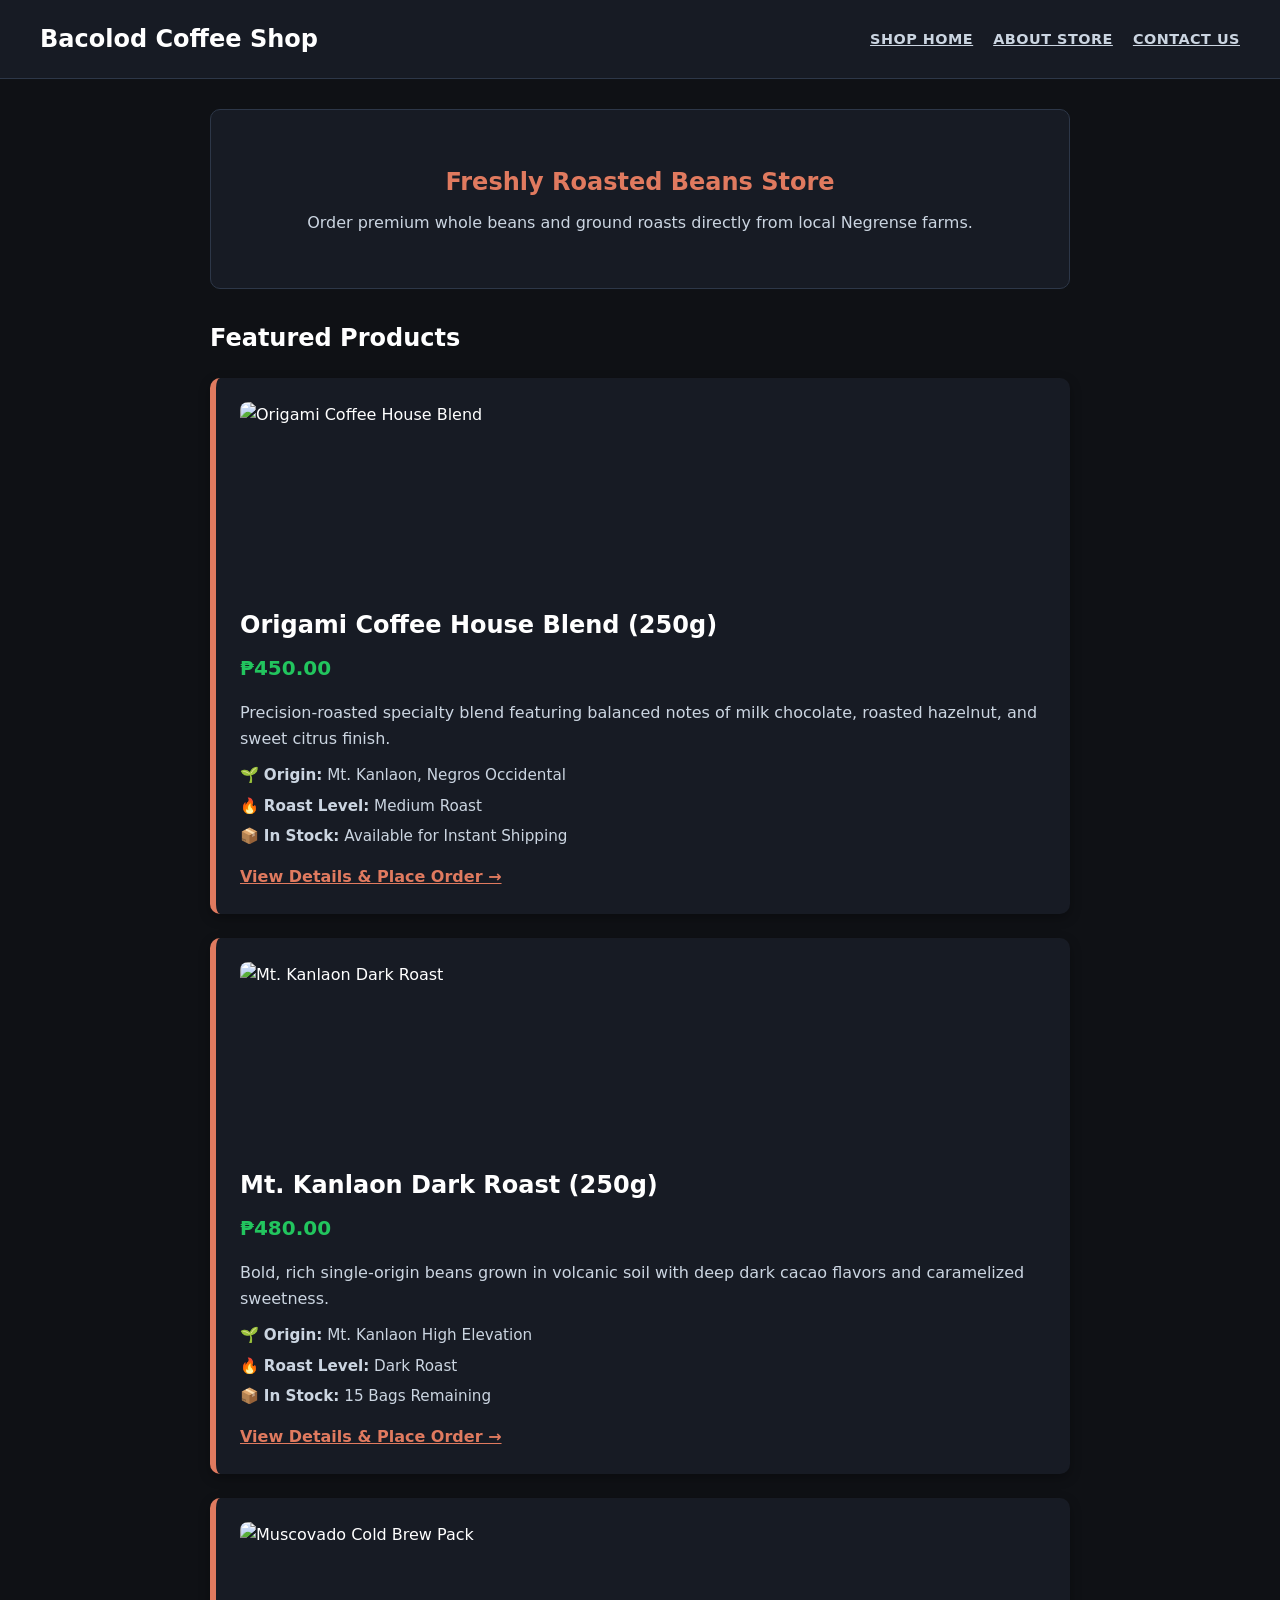
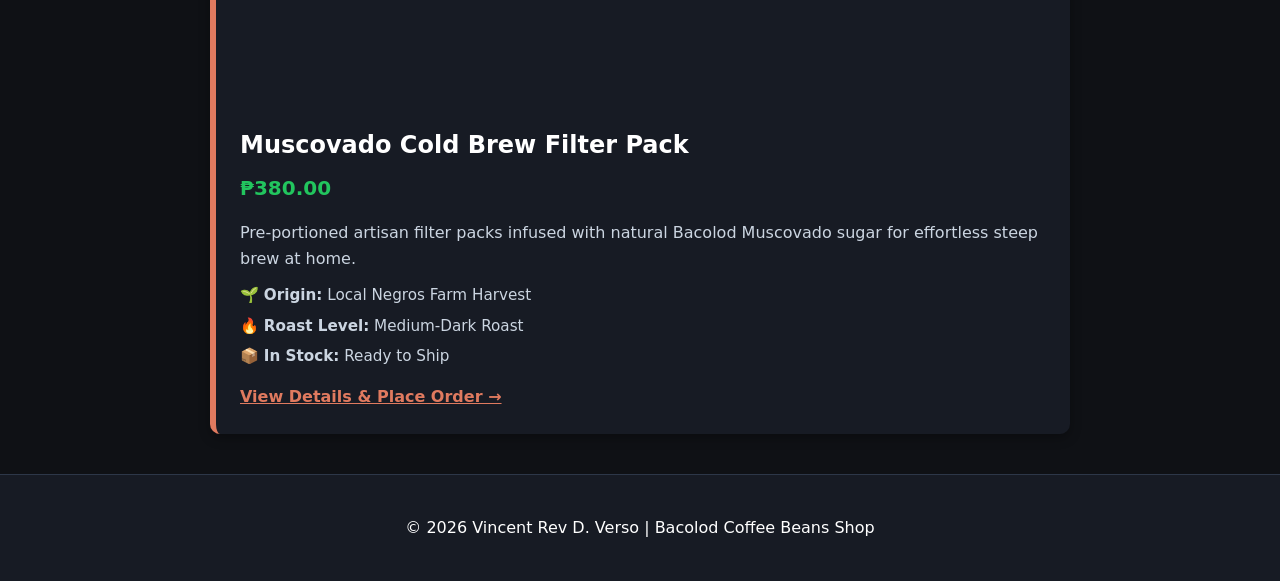
==== index.html @ 665567f2 "Update index.html" ====
<!DOCTYPE html>
<html lang="en">
<head>
  <meta charset="UTF-8">
  <meta name="viewport" content="width=device-width, initial-scale=1.0">
  <title>Bacolod Coffee Beans Shop | Home</title>
  <link rel="stylesheet" href="style.css">
</head>
<body>

  <!-- Flexbox Header (Module 6.1) -->
  <header class="site-header">
    <h1>Bacolod Coffee Shop</h1>
    <nav>
      <ul>
        <li><a href="index.html">Shop Home</a></li>
        <li><a href="about.html">About Store</a></li>
        <li><a href="contact.html">Contact Us</a></li>
      </ul>
    </nav>
  </header>

  <main>
    <!-- Centered Hero Banner (Lesson 6.4) -->
    <section class="hero-banner">
      <div>
        <h2>Freshly Roasted Beans Store</h2>
        <p>Order premium whole beans and ground roasts directly from local Negrense farms.</p>
      </div>
    </section>

    <h2>Featured Products</h2>

    <!-- Product 1 -->
    <article class="product-card">
      <img src="https://images.unsplash.com/photo-1501339847302-ac426a4a7cbb?auto=format&fit=crop&w=800&q=80" alt="Origami Coffee House Blend" class="card-image">
      <h3>Origami Coffee House Blend (250g)</h3>
      <div class="product-price">₱450.00</div>
      <p>Precision-roasted specialty blend featuring balanced notes of milk chocolate, roasted hazelnut, and sweet citrus finish.</p>
      <ul class="place-info-list">
        <li>🌱 <strong>Origin:</strong> Mt. Kanlaon, Negros Occidental</li>
        <li>🔥 <strong>Roast Level:</strong> Medium Roast</li>
        <li>📦 <strong>In Stock:</strong> Available for Instant Shipping</li>
      </ul>
      <a href="places/origami-coffee.html" style="color: var(--brand); font-weight:600;">View Details &amp; Place Order &rarr;</a>
    </article>

    <!-- Product 2 -->
    <article class="product-card">
      <img src="https://images.unsplash.com/photo-1447933601403-0c6688de566e?auto=format&fit=crop&w=800&q=80" alt="Mt. Kanlaon Dark Roast" class="card-image">
      <h3>Mt. Kanlaon Dark Roast (250g)</h3>
      <div class="product-price">₱480.00</div>
      <p>Bold, rich single-origin beans grown in volcanic soil with deep dark cacao flavors and caramelized sweetness.</p>
      <ul class="place-info-list">
        <li>🌱 <strong>Origin:</strong> Mt. Kanlaon High Elevation</li>
        <li>🔥 <strong>Roast Level:</strong> Dark Roast</li>
        <li>📦 <strong>In Stock:</strong> 15 Bags Remaining</li>
      </ul>
      <a href="places/origami-coffee.html" style="color: var(--brand); font-weight:600;">View Details &amp; Place Order &rarr;</a>
    </article>

    <!-- Product 3 -->
    <article class="product-card">
      <img src="https://images.unsplash.com/photo-1495474472287-4d71bcdd2085?auto=format&fit=crop&w=800&q=80" alt="Muscovado Cold Brew Pack" class="card-image">
      <h3>Muscovado Cold Brew Filter Pack</h3>
      <div class="product-price">₱380.00</div>
      <p>Pre-portioned artisan filter packs infused with natural Bacolod Muscovado sugar for effortless steep brew at home.</p>
      <ul class="place-info-list">
        <li>🌱 <strong>Origin:</strong> Local Negros Farm Harvest</li>
        <li>🔥 <strong>Roast Level:</strong> Medium-Dark Roast</li>
        <li>📦 <strong>In Stock:</strong> Ready to Ship</li>
      </ul>
      <a href="places/origami-coffee.html" style="color: var(--brand); font-weight:600;">View Details &amp; Place Order &rarr;</a>
    </article>
  </main>

  <footer>
    <p>&copy; 2026 Vincent Rev D. Verso | Bacolod Coffee Beans Shop</p>
  </footer>

</body>
</html>
---- style.css ----
/* ==========================================
   1. COLOR VARIABLES & BRANDING
   ========================================== */
:root {
  --brand: #e07a5f;
  --brand-hover: #c8654b;
  --dark-bg: #0f1115;
  --card-bg: #171b24;
  --text-primary: #ffffff;
  --text-secondary: #cbd5e1;
  --border-muted: #2d3748;
  --price-tag: #22c55e;
}

/* ==========================================
   2. BASE & RESET
   ========================================== */
*, *::before, *::after {
  box-sizing: border-box;
}

body {
  background-color: var(--dark-bg);
  color: var(--text-primary);
  font-family: system-ui, -apple-system, sans-serif;
  line-height: 1.6;
  margin: 0;
  padding: 0;
}

main {
  max-width: 900px;
  margin: 30px auto;
  padding: 0 20px;
}

img {
  max-width: 100%;
  height: auto;
  display: block;
}

/* ==========================================
   3. FLEXBOX HEADER (Module 6.1 Requirement)
   ========================================== */
.site-header {
  display: flex;
  justify-content: space-between;
  align-items: center;
  background-color: var(--card-bg);
  padding: 20px 40px;
  border-bottom: 1px solid var(--border-muted);
}

.site-header h1 {
  margin: 0;
  font-size: 1.5rem;
}

.site-header nav ul {
  display: flex;
  gap: 20px;
  list-style: none;
  padding: 0;
  margin: 0;
}

.site-header nav a {
  color: var(--text-secondary);
  text-transform: uppercase;
  font-size: 0.9rem;
  letter-spacing: 0.5px;
  font-weight: 600;
}

.site-header nav a:hover {
  color: var(--brand);
  text-decoration: none;
}

footer {
  background-color: var(--card-bg);
  text-align: center;
  padding: 24px 20px;
  border-top: 1px solid var(--border-muted);
  margin-top: 40px;
}

/* ==========================================
   4. FLEXBOX CENTERING HERO (Lesson 6.4)
   ========================================== */
.hero-banner {
  display: flex;
  justify-content: center;
  align-items: center;
  height: 180px;
  background-color: var(--card-bg);
  border-radius: 10px;
  border: 1px solid var(--border-muted);
  margin-bottom: 30px;
  text-align: center;
  padding: 20px;
}

.hero-banner h2 {
  margin: 0 0 8px 0;
  color: var(--brand);
}

.hero-banner p {
  margin: 0;
  color: var(--text-secondary);
}

/* ==========================================
   5. SHOP PRODUCT CARDS & GRID
   ========================================== */
.place-card, .product-card {
  background-color: var(--card-bg);
  border-radius: 10px;
  padding: 24px;
  border-left: 6px solid var(--brand);
  margin-bottom: 24px;
  box-shadow: 0 4px 12px rgba(0, 0, 0, 0.3);
}

.card-image {
  width: 100%;
  height: 180px;
  object-fit: cover;
  border-radius: 8px;
  margin-bottom: 16px;
}

.product-card h3, .place-card h3 {
  font-size: 1.5rem;
  color: var(--text-primary);
  margin-bottom: 8px;
}

.product-price {
  color: var(--price-tag);
  font-size: 1.25rem;
  font-weight: 700;
  margin-bottom: 10px;
}

.product-card p, .place-card p {
  color: var(--text-secondary);
  margin-bottom: 12px;
}

.place-info-list {
  list-style: none;
  padding: 0;
  margin: 12px 0 16px 0;
}

.place-info-list li {
  color: var(--text-secondary);
  font-size: 0.95rem;
  margin-bottom: 6px;
}

.shop-detail-container {
  display: flex;
  gap: 20px;
  align-items: flex-start;
}

.shop-product-img {
  width: 160px;
  height: 160px;
  object-fit: cover;
  background-color: var(--dark-bg);
  padding: 8px;
  border-radius: 8px;
  border: 1px solid var(--border-muted);
  flex-shrink: 0;
}

/* ==========================================
   6. FORM STYLING (Module 5.4 Checklist)
   ========================================== */
form {
  background-color: var(--card-bg);
  border-radius: 10px;
  padding: 24px;
  margin-top: 30px;
  box-shadow: 0 4px 12px rgba(0, 0, 0, 0.3);
}

fieldset {
  padding: 20px;
  border-radius: 8px;
  border: 1px solid var(--border-muted);
  margin: 0 0 20px 0;
}

legend {
  color: var(--brand);
  font-weight: 700;
  font-size: 1.1rem;
  padding: 0 10px;
}

label {
  display: block;
  margin-bottom: 6px;
  font-weight: 600;
  color: var(--text-primary);
}

input[type="text"],
input[type="email"],
input[type="number"],
select,
textarea {
  width: 100%;
  padding: 12px;
  border-radius: 6px;
  border: 1px solid var(--border-muted);
  background-color: var(--dark-bg);
  color: var(--text-primary);
  margin-bottom: 18px;
  font-family: inherit;
  font-size: 1rem;
}

input:focus,
select:focus,
textarea:focus {
  outline: 3px solid var(--brand);
  outline-offset: 2px;
}

button[type="submit"] {
  background-color: var(--brand);
  color: #ffffff;
  padding: 14px 28px;
  border: none;
  border-radius: 6px;
  cursor: pointer;
  font-size: 1rem;
  font-weight: 700;
  transition: background-color 0.2s ease;
}

button[type="submit"]:hover {
  background-color: var(--brand-hover);
}
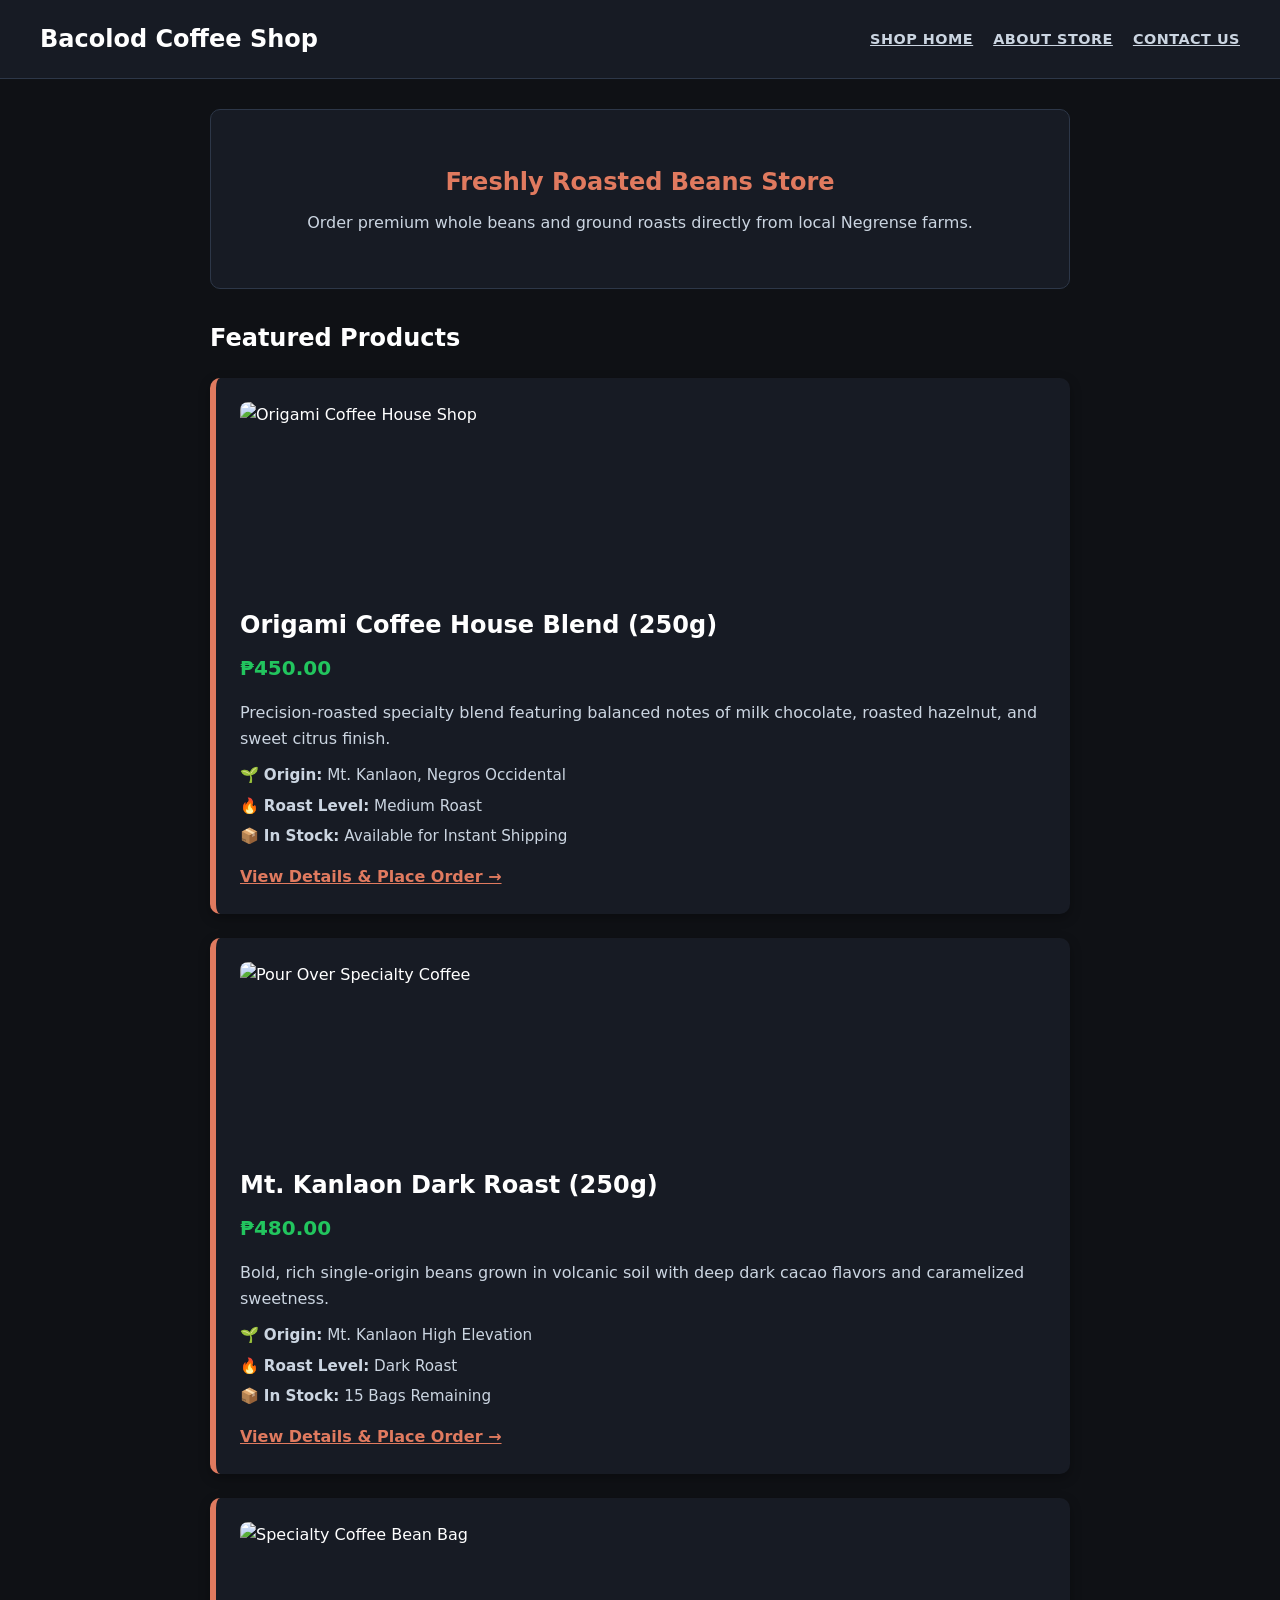
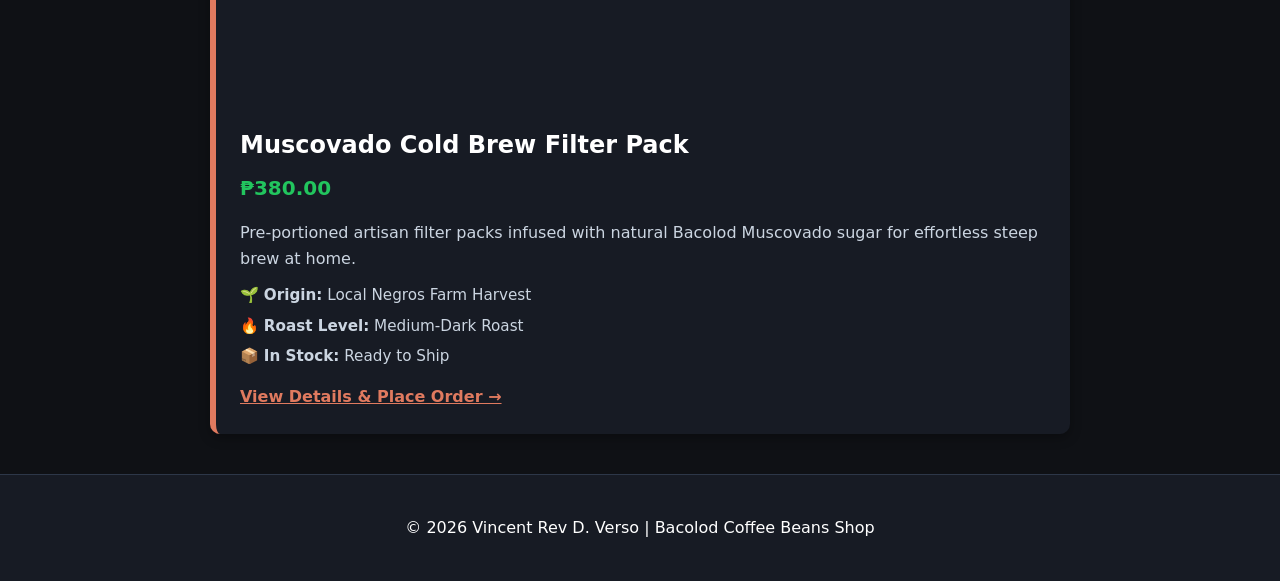
==== commit 1601424b: "Update product images in index.html" ====
--- a/index.html
+++ b/index.html
@@ -33,7 +33,7 @@
 
     <!-- Product 1 -->
     <article class="product-card">
-      <img src="https://images.unsplash.com/photo-1501339847302-ac426a4a7cbb?auto=format&fit=crop&w=800&q=80" alt="Origami Coffee House Blend" class="card-image">
+      <img src="https://encrypted-tbn3.gstatic.com/licensed-image?q=tbn:ANd9GcTKErhD_lZYt5mwmhdoOpvLnUDVeOPHD31VZLLj--kBeYICqxIZdjiNIbFVpuo2h_ECjCEZBaNLxwsL_MY" alt="Origami Coffee House Shop" class="card-image">
       <h3>Origami Coffee House Blend (250g)</h3>
       <div class="product-price">₱450.00</div>
       <p>Precision-roasted specialty blend featuring balanced notes of milk chocolate, roasted hazelnut, and sweet citrus finish.</p>
@@ -47,7 +47,7 @@
 
     <!-- Product 2 -->
     <article class="product-card">
-      <img src="https://images.unsplash.com/photo-1447933601403-0c6688de566e?auto=format&fit=crop&w=800&q=80" alt="Mt. Kanlaon Dark Roast" class="card-image">
+      <img src="https://encrypted-tbn0.gstatic.com/licensed-image?q=tbn:ANd9GcSXr38FRH6d55lrpN63pYmIkYe4IdcL8TpTgEYe7dC8ztGCRcKCKUqySJoMAagNiei5Db3HohfG0zk5iw0" alt="Pour Over Specialty Coffee" class="card-image">
       <h3>Mt. Kanlaon Dark Roast (250g)</h3>
       <div class="product-price">₱480.00</div>
       <p>Bold, rich single-origin beans grown in volcanic soil with deep dark cacao flavors and caramelized sweetness.</p>
@@ -61,7 +61,7 @@
 
     <!-- Product 3 -->
     <article class="product-card">
-      <img src="https://images.unsplash.com/photo-1495474472287-4d71bcdd2085?auto=format&fit=crop&w=800&q=80" alt="Muscovado Cold Brew Pack" class="card-image">
+      <img src="https://encrypted-tbn2.gstatic.com/licensed-image?q=tbn:ANd9GcQ5ofCJippeBuazUijqDkadVUtvqYTCMYLw3QPYOT1Bn7w69hZLhR8mObi0wEnjTZtbNo4eZj4AnkRYw-g" alt="Specialty Coffee Bean Bag" class="card-image">
       <h3>Muscovado Cold Brew Filter Pack</h3>
       <div class="product-price">₱380.00</div>
       <p>Pre-portioned artisan filter packs infused with natural Bacolod Muscovado sugar for effortless steep brew at home.</p>
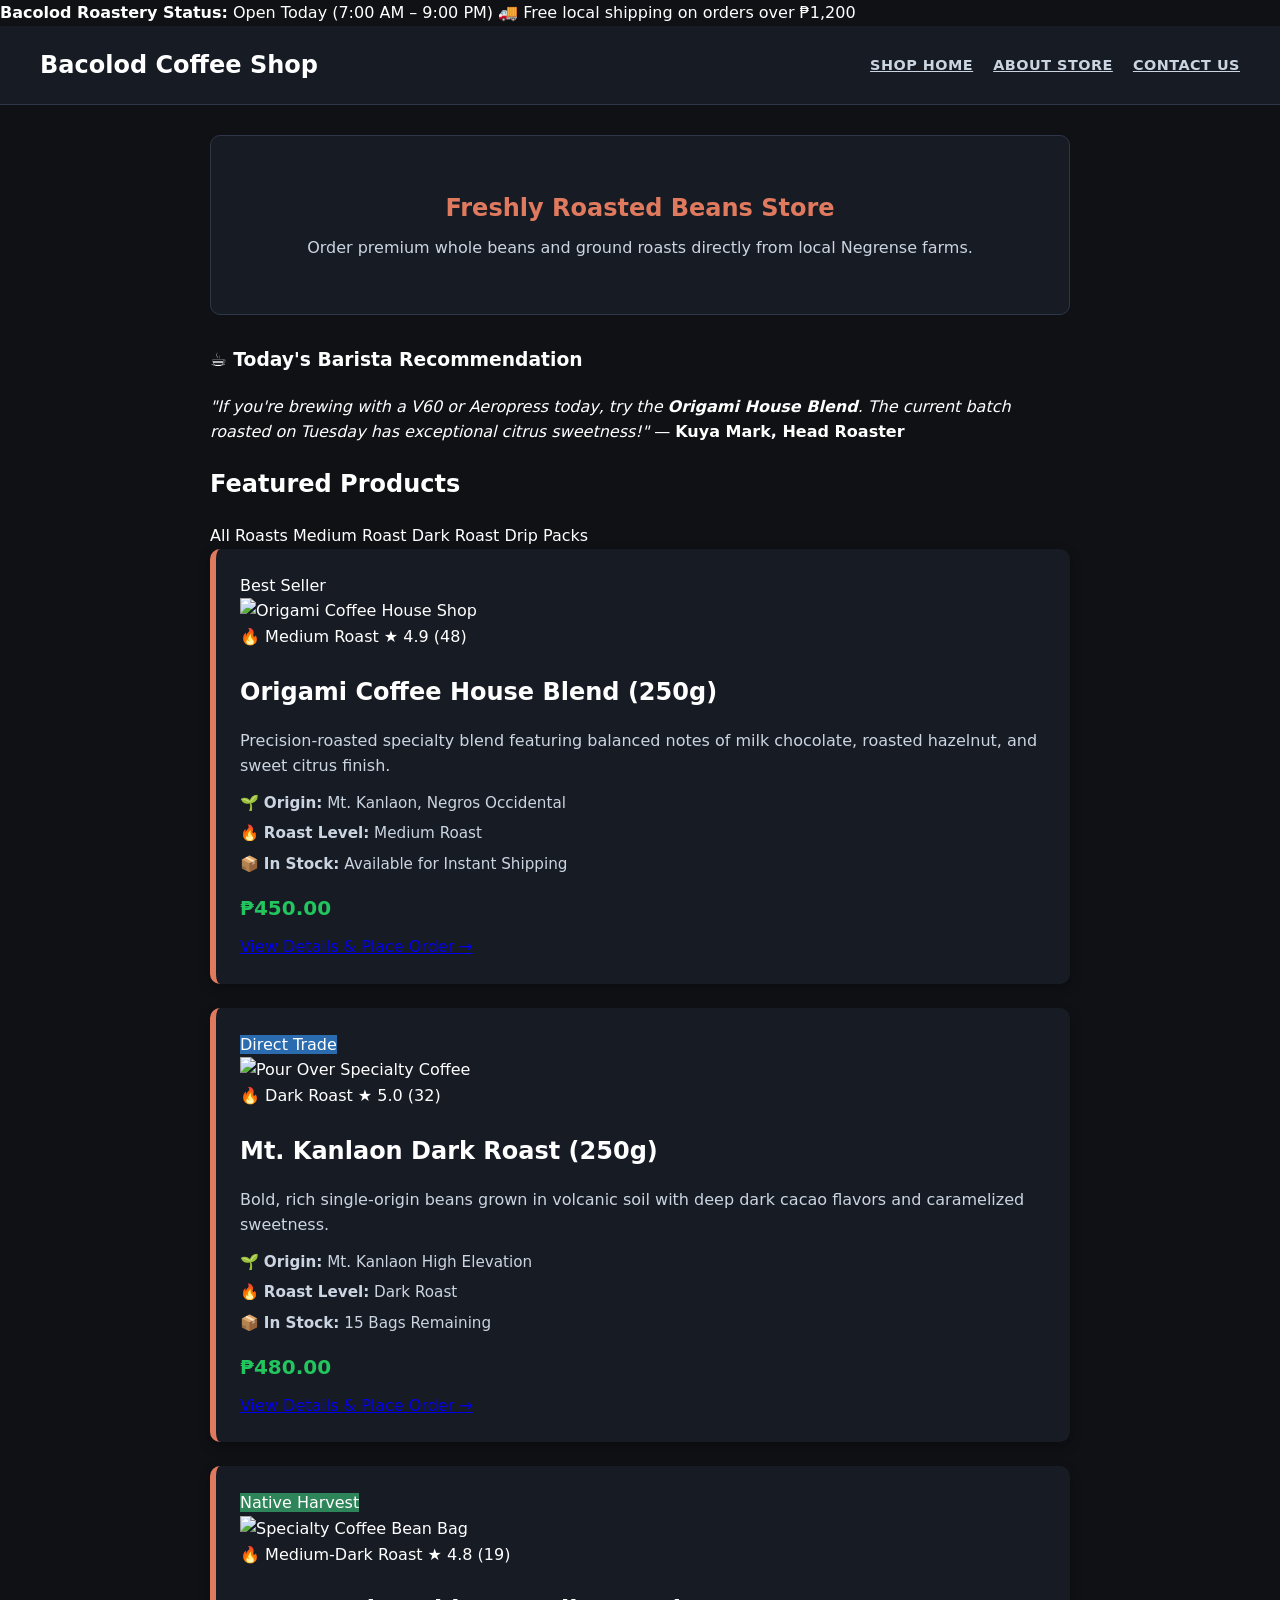
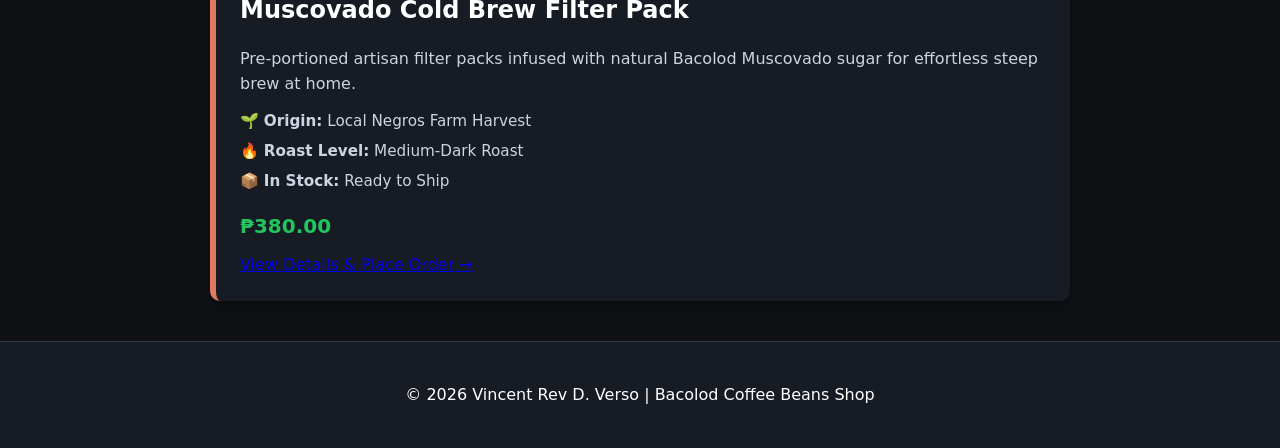
==== commit 10d874d6: "Update index.html" ====
--- a/index.html
+++ b/index.html
@@ -8,12 +8,18 @@
 </head>
 <body>
 
-  <!-- Flexbox Header (Module 6.1) -->
+  <!-- Slice of Life Banner -->
+  <div class="store-status-bar">
+    <span><span class="status-dot"></span> <strong>Bacolod Roastery Status:</strong> Open Today (7:00 AM – 9:00 PM)</span>
+    <span>🚚 Free local shipping on orders over ₱1,200</span>
+  </div>
+
+  <!-- Module 6.3 Flexbox Site Header (Exactly 2 direct children: h1 and nav) -->
   <header class="site-header">
     <h1>Bacolod Coffee Shop</h1>
     <nav>
       <ul>
-        <li><a href="index.html">Shop Home</a></li>
+        <li><a href="index.html" class="active">Shop Home</a></li>
         <li><a href="about.html">About Store</a></li>
         <li><a href="contact.html">Contact Us</a></li>
       </ul>
@@ -21,7 +27,7 @@
   </header>
 
   <main>
-    <!-- Centered Hero Banner (Lesson 6.4) -->
+    <!-- Module 6.3 Centered Banner (Horizontal & Vertical Centering via Lesson 6.4) -->
     <section class="hero-banner">
       <div>
         <h2>Freshly Roasted Beans Store</h2>
@@ -29,49 +35,96 @@
       </div>
     </section>
 
-    <h2>Featured Products</h2>
+    <!-- Slice of Life Barista Recommendation -->
+    <section class="barista-spotlight">
+      <h3>☕ Today's Barista Recommendation</h3>
+      <p><em>"If you're brewing with a V60 or Aeropress today, try the <strong>Origami House Blend</strong>. The current batch roasted on Tuesday has exceptional citrus sweetness!"</em> — <strong>Kuya Mark, Head Roaster</strong></p>
+    </section>
 
-    <!-- Product 1 -->
-    <article class="product-card">
-      <img src="https://encrypted-tbn3.gstatic.com/licensed-image?q=tbn:ANd9GcTKErhD_lZYt5mwmhdoOpvLnUDVeOPHD31VZLLj--kBeYICqxIZdjiNIbFVpuo2h_ECjCEZBaNLxwsL_MY" alt="Origami Coffee House Shop" class="card-image">
-      <h3>Origami Coffee House Blend (250g)</h3>
-      <div class="product-price">₱450.00</div>
-      <p>Precision-roasted specialty blend featuring balanced notes of milk chocolate, roasted hazelnut, and sweet citrus finish.</p>
-      <ul class="place-info-list">
-        <li>🌱 <strong>Origin:</strong> Mt. Kanlaon, Negros Occidental</li>
-        <li>🔥 <strong>Roast Level:</strong> Medium Roast</li>
-        <li>📦 <strong>In Stock:</strong> Available for Instant Shipping</li>
-      </ul>
-      <a href="places/origami-coffee.html" style="color: var(--brand); font-weight:600;">View Details &amp; Place Order &rarr;</a>
-    </article>
+    <!-- Shop Controls Header -->
+    <div class="shop-controls">
+      <h2>Featured Products</h2>
+      <div class="filter-pills">
+        <span class="pill active">All Roasts</span>
+        <span class="pill">Medium Roast</span>
+        <span class="pill">Dark Roast</span>
+        <span class="pill">Drip Packs</span>
+      </div>
+    </div>
 
-    <!-- Product 2 -->
-    <article class="product-card">
-      <img src="https://encrypted-tbn0.gstatic.com/licensed-image?q=tbn:ANd9GcSXr38FRH6d55lrpN63pYmIkYe4IdcL8TpTgEYe7dC8ztGCRcKCKUqySJoMAagNiei5Db3HohfG0zk5iw0" alt="Pour Over Specialty Coffee" class="card-image">
-      <h3>Mt. Kanlaon Dark Roast (250g)</h3>
-      <div class="product-price">₱480.00</div>
-      <p>Bold, rich single-origin beans grown in volcanic soil with deep dark cacao flavors and caramelized sweetness.</p>
-      <ul class="place-info-list">
-        <li>🌱 <strong>Origin:</strong> Mt. Kanlaon High Elevation</li>
-        <li>🔥 <strong>Roast Level:</strong> Dark Roast</li>
-        <li>📦 <strong>In Stock:</strong> 15 Bags Remaining</li>
-      </ul>
-      <a href="places/origami-coffee.html" style="color: var(--brand); font-weight:600;">View Details &amp; Place Order &rarr;</a>
-    </article>
+    <!-- Module 6.4 Place Grid Container (Side-by-Side Flex Layout) -->
+    <div class="place-grid">
 
-    <!-- Product 3 -->
-    <article class="product-card">
-      <img src="https://encrypted-tbn2.gstatic.com/licensed-image?q=tbn:ANd9GcQ5ofCJippeBuazUijqDkadVUtvqYTCMYLw3QPYOT1Bn7w69hZLhR8mObi0wEnjTZtbNo4eZj4AnkRYw-g" alt="Specialty Coffee Bean Bag" class="card-image">
-      <h3>Muscovado Cold Brew Filter Pack</h3>
-      <div class="product-price">₱380.00</div>
-      <p>Pre-portioned artisan filter packs infused with natural Bacolod Muscovado sugar for effortless steep brew at home.</p>
-      <ul class="place-info-list">
-        <li>🌱 <strong>Origin:</strong> Local Negros Farm Harvest</li>
-        <li>🔥 <strong>Roast Level:</strong> Medium-Dark Roast</li>
-        <li>📦 <strong>In Stock:</strong> Ready to Ship</li>
-      </ul>
-      <a href="places/origami-coffee.html" style="color: var(--brand); font-weight:600;">View Details &amp; Place Order &rarr;</a>
-    </article>
+      <!-- Product 1: Origami Coffee -->
+      <article class="place-card">
+        <span class="badge">Best Seller</span>
+        <img src="https://encrypted-tbn3.gstatic.com/licensed-image?q=tbn:ANd9GcTKErhD_lZYt5mwmhdoOpvLnUDVeOPHD31VZLLj--kBeYICqxIZdjiNIbFVpuo2h_ECjCEZBaNLxwsL_MY" alt="Origami Coffee House Shop" class="card-media">
+        <div class="card-body">
+          <div class="product-meta">
+            <span>🔥 Medium Roast</span>
+            <span class="rating">★ 4.9 (48)</span>
+          </div>
+          <h3>Origami Coffee House Blend (250g)</h3>
+          <p class="card-description">Precision-roasted specialty blend featuring balanced notes of milk chocolate, roasted hazelnut, and sweet citrus finish.</p>
+          <ul class="place-info-list">
+            <li>🌱 <strong>Origin:</strong> Mt. Kanlaon, Negros Occidental</li>
+            <li>🔥 <strong>Roast Level:</strong> Medium Roast</li>
+            <li>📦 <strong>In Stock:</strong> Available for Instant Shipping</li>
+          </ul>
+        </div>
+        <div class="card-footer">
+          <div class="product-price">₱450.00</div>
+          <a href="products/origami-coffee.html" class="btn-order">View Details &amp; Place Order &rarr;</a>
+        </div>
+      </article>
+
+      <!-- Product 2: Coffee Culture -->
+      <article class="place-card">
+        <span class="badge" style="background: #2b6cb0;">Direct Trade</span>
+        <img src="https://encrypted-tbn0.gstatic.com/licensed-image?q=tbn:ANd9GcSXr38FRH6d55lrpN63pYmIkYe4IdcL8TpTgEYe7dC8ztGCRcKCKUqySJoMAagNiei5Db3HohfG0zk5iw0" alt="Pour Over Specialty Coffee" class="card-media">
+        <div class="card-body">
+          <div class="product-meta">
+            <span>🔥 Dark Roast</span>
+            <span class="rating">★ 5.0 (32)</span>
+          </div>
+          <h3>Mt. Kanlaon Dark Roast (250g)</h3>
+          <p class="card-description">Bold, rich single-origin beans grown in volcanic soil with deep dark cacao flavors and caramelized sweetness.</p>
+          <ul class="place-info-list">
+            <li>🌱 <strong>Origin:</strong> Mt. Kanlaon High Elevation</li>
+            <li>🔥 <strong>Roast Level:</strong> Dark Roast</li>
+            <li>📦 <strong>In Stock:</strong> 15 Bags Remaining</li>
+          </ul>
+        </div>
+        <div class="card-footer">
+          <div class="product-price">₱480.00</div>
+          <a href="products/coffee-culture.html" class="btn-order">View Details &amp; Place Order &rarr;</a>
+        </div>
+      </article>
+
+      <!-- Product 3: Kubo Coffee -->
+      <article class="place-card">
+        <span class="badge" style="background: #2f855a;">Native Harvest</span>
+        <img src="https://encrypted-tbn2.gstatic.com/licensed-image?q=tbn:ANd9GcQ5ofCJippeBuazUijqDkadVUtvqYTCMYLw3QPYOT1Bn7w69hZLhR8mObi0wEnjTZtbNo4eZj4AnkRYw-g" alt="Specialty Coffee Bean Bag" class="card-media">
+        <div class="card-body">
+          <div class="product-meta">
+            <span>🔥 Medium-Dark Roast</span>
+            <span class="rating">★ 4.8 (19)</span>
+          </div>
+          <h3>Muscovado Cold Brew Filter Pack</h3>
+          <p class="card-description">Pre-portioned artisan filter packs infused with natural Bacolod Muscovado sugar for effortless steep brew at home.</p>
+          <ul class="place-info-list">
+            <li>🌱 <strong>Origin:</strong> Local Negros Farm Harvest</li>
+            <li>🔥 <strong>Roast Level:</strong> Medium-Dark Roast</li>
+            <li>📦 <strong>In Stock:</strong> Ready to Ship</li>
+          </ul>
+        </div>
+        <div class="card-footer">
+          <div class="product-price">₱380.00</div>
+          <a href="products/kubo-coffee.html" class="btn-order">View Details &amp; Place Order &rarr;</a>
+        </div>
+      </article>
+
+    </div>
   </main>
 
   <footer>
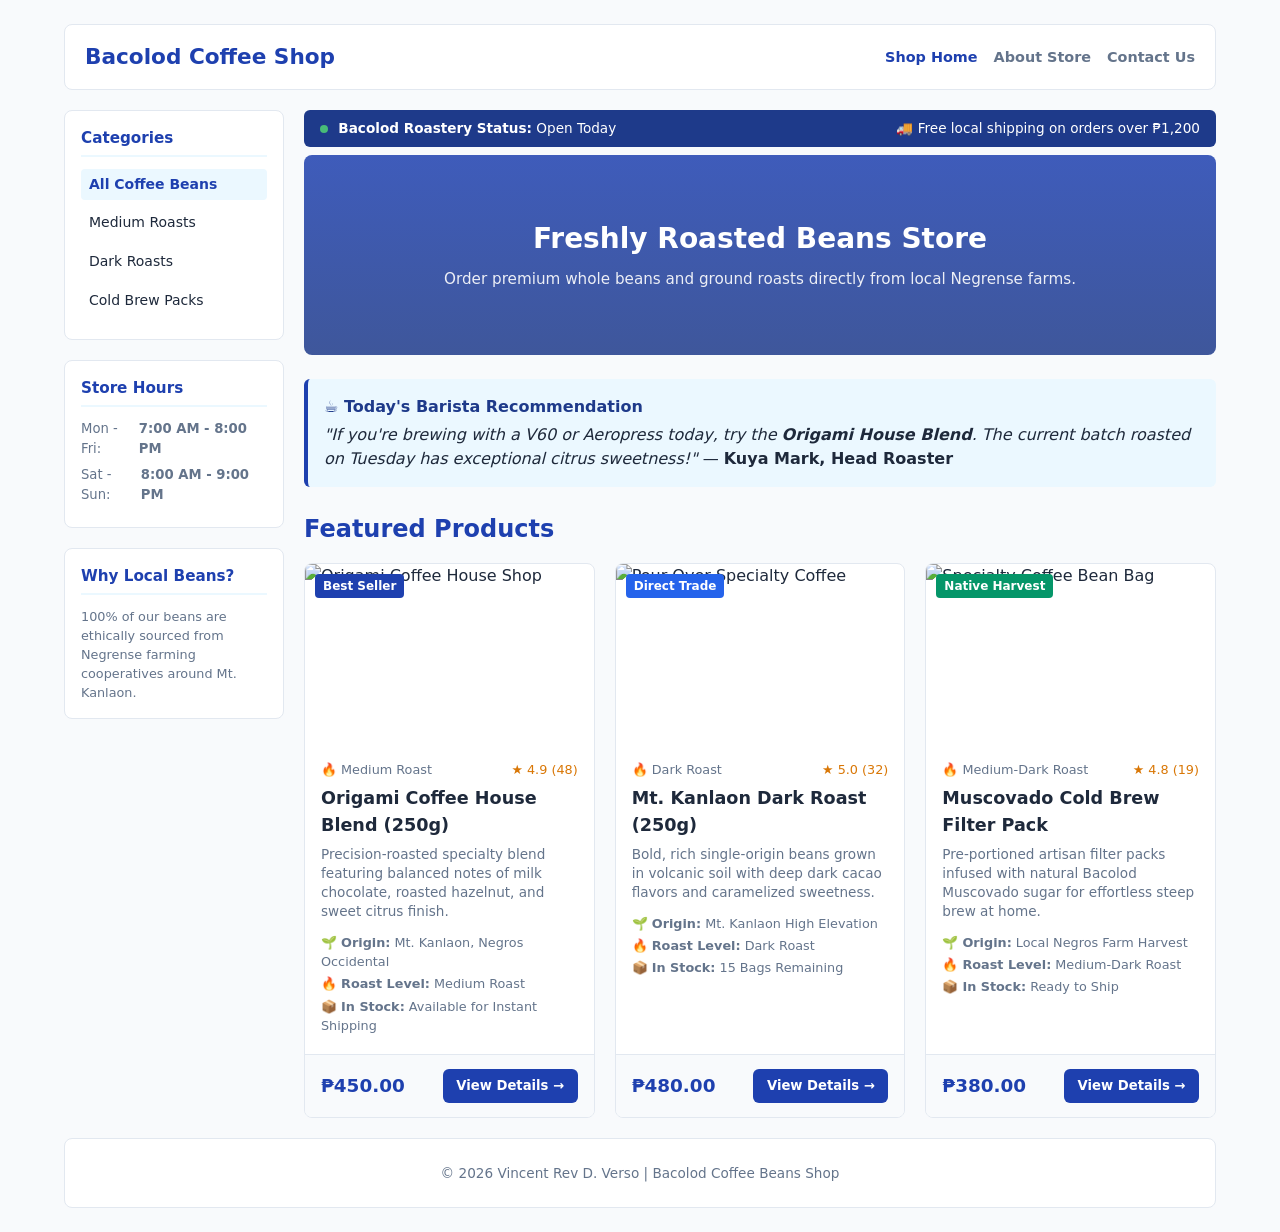
==== commit 48310c81: "Refactor HTML structure and update content" ====
--- a/index.html
+++ b/index.html
@@ -2,134 +2,166 @@
 <html lang="en">
 <head>
   <meta charset="UTF-8">
+  <!-- Module 7.2 Requirement: Viewport Meta Tag -->
   <meta name="viewport" content="width=device-width, initial-scale=1.0">
   <title>Bacolod Coffee Beans Shop | Home</title>
   <link rel="stylesheet" href="style.css">
 </head>
 <body>
 
-  <!-- Slice of Life Banner -->
-  <div class="store-status-bar">
-    <span><span class="status-dot"></span> <strong>Bacolod Roastery Status:</strong> Open Today (7:00 AM – 9:00 PM)</span>
-    <span>🚚 Free local shipping on orders over ₱1,200</span>
+  <!-- Module 7.1 Grid Skeleton Outer Container -->
+  <div class="page">
+
+    <!-- Header / Masthead Region (grid-area: masthead) -->
+    <header class="site-header">
+      <h1>Bacolod Coffee Shop</h1>
+      <nav>
+        <ul>
+          <li><a href="index.html" class="active">Shop Home</a></li>
+          <li><a href="about.html">About Store</a></li>
+          <li><a href="contact.html">Contact Us</a></li>
+        </ul>
+      </nav>
+    </header>
+
+    <!-- Module 7.1 Requirement: Sidebar Region (grid-area: side) -->
+    <aside class="site-sidebar">
+      
+      <!-- Widget 1: Categories -->
+      <div class="sidebar-widget">
+        <h3>Categories</h3>
+        <ul class="sidebar-menu">
+          <li><a href="#" class="active">All Coffee Beans</a></li>
+          <li><a href="#">Medium Roasts</a></li>
+          <li><a href="#">Dark Roasts</a></li>
+          <li><a href="#">Cold Brew Packs</a></li>
+        </ul>
+      </div>
+
+      <!-- Widget 2: Store Hours -->
+      <div class="sidebar-widget">
+        <h3>Store Hours</h3>
+        <ul class="hours-list">
+          <li><span>Mon - Fri:</span> <strong>7:00 AM - 8:00 PM</strong></li>
+          <li><span>Sat - Sun:</span> <strong>8:00 AM - 9:00 PM</strong></li>
+        </ul>
+      </div>
+
+      <!-- Widget 3: Why Shop Local -->
+      <div class="sidebar-widget">
+        <h3>Why Local Beans?</h3>
+        <p style="font-size: 0.8rem; color: var(--text-muted);">
+          100% of our beans are ethically sourced from Negrense farming cooperatives around Mt. Kanlaon.
+        </p>
+      </div>
+
+    </aside>
+
+    <!-- Main Region (grid-area: main) -->
+    <main class="site-main">
+
+      <!-- Slice of Life Banner -->
+      <div class="store-status-bar">
+        <span><span class="status-dot"></span> <strong>Bacolod Roastery Status:</strong> Open Today</span>
+        <span>🚚 Free local shipping on orders over ₱1,200</span>
+      </div>
+
+      <!-- Centered Banner -->
+      <section class="hero-banner">
+        <div>
+          <h2>Freshly Roasted Beans Store</h2>
+          <p>Order premium whole beans and ground roasts directly from local Negrense farms.</p>
+        </div>
+      </section>
+
+      <!-- Barista Recommendation -->
+      <section class="barista-spotlight">
+        <h3>☕ Today's Barista Recommendation</h3>
+        <p><em>"If you're brewing with a V60 or Aeropress today, try the <strong>Origami House Blend</strong>. The current batch roasted on Tuesday has exceptional citrus sweetness!"</em> — <strong>Kuya Mark, Head Roaster</strong></p>
+      </section>
+
+      <h2 style="margin-bottom: 1rem; color: var(--brand);">Featured Products</h2>
+
+      <!-- Module 6.4 Flexible Card Grid -->
+      <div class="place-grid">
+
+        <!-- Product 1: Origami Coffee -->
+        <article class="place-card">
+          <span class="badge">Best Seller</span>
+          <img src="https://encrypted-tbn3.gstatic.com/licensed-image?q=tbn:ANd9GcTKErhD_lZYt5mwmhdoOpvLnUDVeOPHD31VZLLj--kBeYICqxIZdjiNIbFVpuo2h_ECjCEZBaNLxwsL_MY" alt="Origami Coffee House Shop" class="card-media">
+          <div class="card-body">
+            <div class="product-meta">
+              <span>🔥 Medium Roast</span>
+              <span class="rating">★ 4.9 (48)</span>
+            </div>
+            <h3>Origami Coffee House Blend (250g)</h3>
+            <p class="card-description">Precision-roasted specialty blend featuring balanced notes of milk chocolate, roasted hazelnut, and sweet citrus finish.</p>
+            <ul class="place-info-list">
+              <li>🌱 <strong>Origin:</strong> Mt. Kanlaon, Negros Occidental</li>
+              <li>🔥 <strong>Roast Level:</strong> Medium Roast</li>
+              <li>📦 <strong>In Stock:</strong> Available for Instant Shipping</li>
+            </ul>
+          </div>
+          <div class="card-footer">
+            <div class="product-price">₱450.00</div>
+            <a href="products/origami-coffee.html" class="btn-order">View Details &rarr;</a>
+          </div>
+        </article>
+
+        <!-- Product 2: Coffee Culture -->
+        <article class="place-card">
+          <span class="badge" style="background: #2563eb;">Direct Trade</span>
+          <img src="https://encrypted-tbn0.gstatic.com/licensed-image?q=tbn:ANd9GcSXr38FRH6d55lrpN63pYmIkYe4IdcL8TpTgEYe7dC8ztGCRcKCKUqySJoMAagNiei5Db3HohfG0zk5iw0" alt="Pour Over Specialty Coffee" class="card-media">
+          <div class="card-body">
+            <div class="product-meta">
+              <span>🔥 Dark Roast</span>
+              <span class="rating">★ 5.0 (32)</span>
+            </div>
+            <h3>Mt. Kanlaon Dark Roast (250g)</h3>
+            <p class="card-description">Bold, rich single-origin beans grown in volcanic soil with deep dark cacao flavors and caramelized sweetness.</p>
+            <ul class="place-info-list">
+              <li>🌱 <strong>Origin:</strong> Mt. Kanlaon High Elevation</li>
+              <li>🔥 <strong>Roast Level:</strong> Dark Roast</li>
+              <li>📦 <strong>In Stock:</strong> 15 Bags Remaining</li>
+            </ul>
+          </div>
+          <div class="card-footer">
+            <div class="product-price">₱480.00</div>
+            <a href="products/coffee-culture.html" class="btn-order">View Details &rarr;</a>
+          </div>
+        </article>
+
+        <!-- Product 3: Kubo Coffee -->
+        <article class="place-card">
+          <span class="badge" style="background: #059669;">Native Harvest</span>
+          <img src="https://encrypted-tbn2.gstatic.com/licensed-image?q=tbn:ANd9GcQ5ofCJippeBuazUijqDkadVUtvqYTCMYLw3QPYOT1Bn7w69hZLhR8mObi0wEnjTZtbNo4eZj4AnkRYw-g" alt="Specialty Coffee Bean Bag" class="card-media">
+          <div class="card-body">
+            <div class="product-meta">
+              <span>🔥 Medium-Dark Roast</span>
+              <span class="rating">★ 4.8 (19)</span>
+            </div>
+            <h3>Muscovado Cold Brew Filter Pack</h3>
+            <p class="card-description">Pre-portioned artisan filter packs infused with natural Bacolod Muscovado sugar for effortless steep brew at home.</p>
+            <ul class="place-info-list">
+              <li>🌱 <strong>Origin:</strong> Local Negros Farm Harvest</li>
+              <li>🔥 <strong>Roast Level:</strong> Medium-Dark Roast</li>
+              <li>📦 <strong>In Stock:</strong> Ready to Ship</li>
+            </ul>
+          </div>
+          <div class="card-footer">
+            <div class="product-price">₱380.00</div>
+            <a href="products/kubo-coffee.html" class="btn-order">View Details &rarr;</a>
+          </div>
+        </article>
+
+      </div>
+    </main>
+
+    <!-- Footer Region (grid-area: foot) -->
+    <footer class="site-footer">
+      <p>&copy; 2026 Vincent Rev D. Verso | Bacolod Coffee Beans Shop</p>
+    </footer>
+
   </div>
-
-  <!-- Module 6.3 Flexbox Site Header (Exactly 2 direct children: h1 and nav) -->
-  <header class="site-header">
-    <h1>Bacolod Coffee Shop</h1>
-    <nav>
-      <ul>
-        <li><a href="index.html" class="active">Shop Home</a></li>
-        <li><a href="about.html">About Store</a></li>
-        <li><a href="contact.html">Contact Us</a></li>
-      </ul>
-    </nav>
-  </header>
-
-  <main>
-    <!-- Module 6.3 Centered Banner (Horizontal & Vertical Centering via Lesson 6.4) -->
-    <section class="hero-banner">
-      <div>
-        <h2>Freshly Roasted Beans Store</h2>
-        <p>Order premium whole beans and ground roasts directly from local Negrense farms.</p>
-      </div>
-    </section>
-
-    <!-- Slice of Life Barista Recommendation -->
-    <section class="barista-spotlight">
-      <h3>☕ Today's Barista Recommendation</h3>
-      <p><em>"If you're brewing with a V60 or Aeropress today, try the <strong>Origami House Blend</strong>. The current batch roasted on Tuesday has exceptional citrus sweetness!"</em> — <strong>Kuya Mark, Head Roaster</strong></p>
-    </section>
-
-    <!-- Shop Controls Header -->
-    <div class="shop-controls">
-      <h2>Featured Products</h2>
-      <div class="filter-pills">
-        <span class="pill active">All Roasts</span>
-        <span class="pill">Medium Roast</span>
-        <span class="pill">Dark Roast</span>
-        <span class="pill">Drip Packs</span>
-      </div>
-    </div>
-
-    <!-- Module 6.4 Place Grid Container (Side-by-Side Flex Layout) -->
-    <div class="place-grid">
-
-      <!-- Product 1: Origami Coffee -->
-      <article class="place-card">
-        <span class="badge">Best Seller</span>
-        <img src="https://encrypted-tbn3.gstatic.com/licensed-image?q=tbn:ANd9GcTKErhD_lZYt5mwmhdoOpvLnUDVeOPHD31VZLLj--kBeYICqxIZdjiNIbFVpuo2h_ECjCEZBaNLxwsL_MY" alt="Origami Coffee House Shop" class="card-media">
-        <div class="card-body">
-          <div class="product-meta">
-            <span>🔥 Medium Roast</span>
-            <span class="rating">★ 4.9 (48)</span>
-          </div>
-          <h3>Origami Coffee House Blend (250g)</h3>
-          <p class="card-description">Precision-roasted specialty blend featuring balanced notes of milk chocolate, roasted hazelnut, and sweet citrus finish.</p>
-          <ul class="place-info-list">
-            <li>🌱 <strong>Origin:</strong> Mt. Kanlaon, Negros Occidental</li>
-            <li>🔥 <strong>Roast Level:</strong> Medium Roast</li>
-            <li>📦 <strong>In Stock:</strong> Available for Instant Shipping</li>
-          </ul>
-        </div>
-        <div class="card-footer">
-          <div class="product-price">₱450.00</div>
-          <a href="products/origami-coffee.html" class="btn-order">View Details &amp; Place Order &rarr;</a>
-        </div>
-      </article>
-
-      <!-- Product 2: Coffee Culture -->
-      <article class="place-card">
-        <span class="badge" style="background: #2b6cb0;">Direct Trade</span>
-        <img src="https://encrypted-tbn0.gstatic.com/licensed-image?q=tbn:ANd9GcSXr38FRH6d55lrpN63pYmIkYe4IdcL8TpTgEYe7dC8ztGCRcKCKUqySJoMAagNiei5Db3HohfG0zk5iw0" alt="Pour Over Specialty Coffee" class="card-media">
-        <div class="card-body">
-          <div class="product-meta">
-            <span>🔥 Dark Roast</span>
-            <span class="rating">★ 5.0 (32)</span>
-          </div>
-          <h3>Mt. Kanlaon Dark Roast (250g)</h3>
-          <p class="card-description">Bold, rich single-origin beans grown in volcanic soil with deep dark cacao flavors and caramelized sweetness.</p>
-          <ul class="place-info-list">
-            <li>🌱 <strong>Origin:</strong> Mt. Kanlaon High Elevation</li>
-            <li>🔥 <strong>Roast Level:</strong> Dark Roast</li>
-            <li>📦 <strong>In Stock:</strong> 15 Bags Remaining</li>
-          </ul>
-        </div>
-        <div class="card-footer">
-          <div class="product-price">₱480.00</div>
-          <a href="products/coffee-culture.html" class="btn-order">View Details &amp; Place Order &rarr;</a>
-        </div>
-      </article>
-
-      <!-- Product 3: Kubo Coffee -->
-      <article class="place-card">
-        <span class="badge" style="background: #2f855a;">Native Harvest</span>
-        <img src="https://encrypted-tbn2.gstatic.com/licensed-image?q=tbn:ANd9GcQ5ofCJippeBuazUijqDkadVUtvqYTCMYLw3QPYOT1Bn7w69hZLhR8mObi0wEnjTZtbNo4eZj4AnkRYw-g" alt="Specialty Coffee Bean Bag" class="card-media">
-        <div class="card-body">
-          <div class="product-meta">
-            <span>🔥 Medium-Dark Roast</span>
-            <span class="rating">★ 4.8 (19)</span>
-          </div>
-          <h3>Muscovado Cold Brew Filter Pack</h3>
-          <p class="card-description">Pre-portioned artisan filter packs infused with natural Bacolod Muscovado sugar for effortless steep brew at home.</p>
-          <ul class="place-info-list">
-            <li>🌱 <strong>Origin:</strong> Local Negros Farm Harvest</li>
-            <li>🔥 <strong>Roast Level:</strong> Medium-Dark Roast</li>
-            <li>📦 <strong>In Stock:</strong> Ready to Ship</li>
-          </ul>
-        </div>
-        <div class="card-footer">
-          <div class="product-price">₱380.00</div>
-          <a href="products/kubo-coffee.html" class="btn-order">View Details &amp; Place Order &rarr;</a>
-        </div>
-      </article>
-
-    </div>
-  </main>
-
-  <footer>
-    <p>&copy; 2026 Vincent Rev D. Verso | Bacolod Coffee Beans Shop</p>
-  </footer>
-
 </body>
 </html>
--- a/style.css
+++ b/style.css
@@ -1,251 +1,356 @@
-/* ==========================================
-   1. COLOR VARIABLES & BRANDING
-   ========================================== */
+/* =========================================================
+   Central Stylesheet - Bacolod Coffee Beans Shop
+   Module 7.1 (Grid Template Areas) + Module 7.2 (Mobile-First Responsive)
+   ========================================================= */
+
 :root {
-  --brand: #e07a5f;
-  --brand-hover: #c8654b;
-  --dark-bg: #0f1115;
-  --card-bg: #171b24;
-  --text-primary: #ffffff;
-  --text-secondary: #cbd5e1;
-  --border-muted: #2d3748;
-  --price-tag: #22c55e;
-}
-
-/* ==========================================
-   2. BASE & RESET
-   ========================================== */
-*, *::before, *::after {
+  --brand: #1e40af;           /* Original Blue */
+  --brand-dark: #1e3a8a;      /* Dark Blue */
+  --brand-light: #ebf8ff;     /* Light Blue Tint */
+  --bg-light: #f8fafc;
+  --text-dark: #1e293b;
+  --text-muted: #64748b;
+  --border-color: #e2e8f0;
+}
+
+* {
   box-sizing: border-box;
-}
-
-body {
-  background-color: var(--dark-bg);
-  color: var(--text-primary);
-  font-family: system-ui, -apple-system, sans-serif;
-  line-height: 1.6;
   margin: 0;
   padding: 0;
 }
 
-main {
-  max-width: 900px;
-  margin: 30px auto;
-  padding: 0 20px;
-}
-
-img {
-  max-width: 100%;
-  height: auto;
+body {
+  font-family: system-ui, -apple-system, BlinkMacSystemFont, 'Segoe UI', Roboto, Oxygen, Ubuntu, Cantarell, sans-serif;
+  line-height: 1.5;
+  background-color: var(--bg-light);
+  color: var(--text-dark);
+}
+
+/* ---------------------------------------------------------
+   MODULE 7.2: Base Layout - Mobile First (Single Column Grid)
+   --------------------------------------------------------- */
+.page {
+  display: grid;
+  grid-template-columns: 1fr;
+  grid-template-areas:
+    "masthead"
+    "main"
+    "side"
+    "foot";
+  gap: 16px;
+  max-width: 1200px;
+  margin: 0 auto;
+  padding: 1rem;
+}
+
+/* ---------------------------------------------------------
+   MODULE 7.1: Named Grid Area Assignments
+   --------------------------------------------------------- */
+header.site-header { grid-area: masthead; }
+aside.site-sidebar { grid-area: side; }
+main.site-main     { grid-area: main; }
+footer.site-footer { grid-area: foot; }
+
+/* ---------------------------------------------------------
+   MODULE 7.2: Tablet & Desktop Enhancement (Min-Width 700px)
+   --------------------------------------------------------- */
+@media (min-width: 700px) {
+  .page {
+    grid-template-columns: 220px 1fr;
+    grid-template-areas:
+      "masthead masthead"
+      "side     main"
+      "foot     foot";
+    gap: 20px;
+    padding: 1.5rem;
+  }
+}
+
+/* ---------------------------------------------------------
+   Slice of Life: Store Status Bar
+   --------------------------------------------------------- */
+.store-status-bar {
+  background: var(--brand-dark);
+  color: #ffffff;
+  padding: 0.5rem 1rem;
+  font-size: 0.85rem;
+  display: flex;
+  justify-content: space-between;
+  align-items: center;
+  flex-wrap: wrap;
+  gap: 0.5rem;
+  border-radius: 6px;
+  margin-bottom: 0.5rem;
+}
+
+.status-dot {
+  height: 8px;
+  width: 8px;
+  background-color: #48bb78;
+  border-radius: 50%;
+  display: inline-block;
+  margin-right: 6px;
+}
+
+/* ---------------------------------------------------------
+   Module 6.3 Header (Preserved Flexbox inside Grid Masthead)
+   --------------------------------------------------------- */
+.site-header {
+  display: flex;
+  justify-content: space-between;
+  align-items: center;
+  background-color: #ffffff;
+  padding: 1rem 1.25rem;
+  border: 1px solid var(--border-color);
+  border-radius: 8px;
+}
+
+.site-header h1 {
+  font-size: 1.35rem;
+  color: var(--brand);
+}
+
+.site-header nav ul {
+  display: flex;
+  gap: 16px;
+  list-style: none;
+}
+
+.site-header nav a {
+  text-decoration: none;
+  color: var(--text-muted);
+  font-weight: 600;
+  font-size: 0.9rem;
+}
+
+.site-header nav a:hover,
+.site-header nav a.active {
+  color: var(--brand);
+}
+
+/* ---------------------------------------------------------
+   MODULE 7.1 REQUIREMENT: Sidebar Component (<aside>)
+   --------------------------------------------------------- */
+.site-sidebar {
+  display: flex;
+  flex-direction: column;
+  gap: 1.25rem;
+}
+
+.sidebar-widget {
+  background: #ffffff;
+  padding: 1rem;
+  border-radius: 8px;
+  border: 1px solid var(--border-color);
+}
+
+.sidebar-widget h3 {
+  font-size: 0.95rem;
+  color: var(--brand);
+  margin-bottom: 0.75rem;
+  border-bottom: 2px solid var(--brand-light);
+  padding-bottom: 0.3rem;
+}
+
+.sidebar-menu {
+  list-style: none;
+}
+
+.sidebar-menu li {
+  margin-bottom: 0.5rem;
+}
+
+.sidebar-menu a {
+  text-decoration: none;
+  color: var(--text-dark);
+  font-size: 0.875rem;
   display: block;
-}
-
-/* ==========================================
-   3. FLEXBOX HEADER (Module 6.1 Requirement)
-   ========================================== */
-.site-header {
-  display: flex;
-  justify-content: space-between;
-  align-items: center;
-  background-color: var(--card-bg);
-  padding: 20px 40px;
-  border-bottom: 1px solid var(--border-muted);
-}
-
-.site-header h1 {
-  margin: 0;
-  font-size: 1.5rem;
-}
-
-.site-header nav ul {
-  display: flex;
-  gap: 20px;
+  padding: 0.3rem 0.5rem;
+  border-radius: 4px;
+}
+
+.sidebar-menu a:hover,
+.sidebar-menu a.active {
+  background: var(--brand-light);
+  color: var(--brand);
+  font-weight: 600;
+}
+
+.hours-list {
   list-style: none;
-  padding: 0;
-  margin: 0;
-}
-
-.site-header nav a {
-  color: var(--text-secondary);
-  text-transform: uppercase;
-  font-size: 0.9rem;
-  letter-spacing: 0.5px;
-  font-weight: 600;
-}
-
-.site-header nav a:hover {
-  color: var(--brand);
-  text-decoration: none;
-}
-
-footer {
-  background-color: var(--card-bg);
-  text-align: center;
-  padding: 24px 20px;
-  border-top: 1px solid var(--border-muted);
-  margin-top: 40px;
-}
-
-/* ==========================================
-   4. FLEXBOX CENTERING HERO (Lesson 6.4)
-   ========================================== */
+  font-size: 0.825rem;
+  color: var(--text-muted);
+}
+
+.hours-list li {
+  display: flex;
+  justify-content: space-between;
+  margin-bottom: 0.4rem;
+}
+
+/* ---------------------------------------------------------
+   Main Content & Hero Banner
+   --------------------------------------------------------- */
 .hero-banner {
   display: flex;
   justify-content: center;
   align-items: center;
-  height: 180px;
-  background-color: var(--card-bg);
-  border-radius: 10px;
-  border: 1px solid var(--border-muted);
-  margin-bottom: 30px;
   text-align: center;
-  padding: 20px;
+  min-height: 200px;
+  background: linear-gradient(rgba(30, 64, 175, 0.85), rgba(30, 58, 138, 0.85)), 
+              url('https://encrypted-tbn0.gstatic.com/licensed-image?q=tbn:ANd9GcSXr38FRH6d55lrpN63pYmIkYe4IdcL8TpTgEYe7dC8ztGCRcKCKUqySJoMAagNiei5Db3HohfG0zk5iw0') center/cover;
+  color: #ffffff;
+  border-radius: 8px;
+  padding: 1.5rem;
+  margin-bottom: 1.5rem;
 }
 
 .hero-banner h2 {
-  margin: 0 0 8px 0;
-  color: var(--brand);
+  font-size: 1.75rem;
+  margin-bottom: 0.5rem;
 }
 
 .hero-banner p {
-  margin: 0;
-  color: var(--text-secondary);
-}
-
-/* ==========================================
-   5. SHOP PRODUCT CARDS & GRID
-   ========================================== */
-.place-card, .product-card {
-  background-color: var(--card-bg);
-  border-radius: 10px;
-  padding: 24px;
-  border-left: 6px solid var(--brand);
-  margin-bottom: 24px;
-  box-shadow: 0 4px 12px rgba(0, 0, 0, 0.3);
-}
-
-.card-image {
+  font-size: 0.95rem;
+  opacity: 0.9;
+}
+
+.barista-spotlight {
+  background: var(--brand-light);
+  border-left: 4px solid var(--brand);
+  padding: 1rem;
+  border-radius: 6px;
+  margin-bottom: 1.5rem;
+}
+
+.barista-spotlight h3 {
+  font-size: 1rem;
+  color: var(--brand-dark);
+  margin-bottom: 0.25rem;
+}
+
+/* ---------------------------------------------------------
+   Module 6.4 Place Grid (Flexible side-by-side cards)
+   --------------------------------------------------------- */
+.place-grid {
+  display: flex;
+  flex-wrap: wrap;
+  gap: 20px;
+}
+
+.place-card {
+  flex: 1 1 240px;
+  background: #ffffff;
+  border: 1px solid var(--border-color);
+  border-radius: 8px;
+  overflow: hidden;
+  display: flex;
+  flex-direction: column;
+  justify-content: space-between;
+  position: relative;
+  transition: transform 0.2s ease, box-shadow 0.2s ease;
+}
+
+.place-card:hover {
+  transform: translateY(-3px);
+  box-shadow: 0 8px 12px -2px rgba(30, 64, 175, 0.12);
+}
+
+.badge {
+  position: absolute;
+  top: 10px;
+  left: 10px;
+  background: var(--brand);
+  color: #ffffff;
+  padding: 0.2rem 0.5rem;
+  font-size: 0.75rem;
+  font-weight: bold;
+  border-radius: 4px;
+}
+
+.card-media {
   width: 100%;
   height: 180px;
   object-fit: cover;
-  border-radius: 8px;
-  margin-bottom: 16px;
-}
-
-.product-card h3, .place-card h3 {
-  font-size: 1.5rem;
-  color: var(--text-primary);
-  margin-bottom: 8px;
-}
-
-.product-price {
-  color: var(--price-tag);
-  font-size: 1.25rem;
-  font-weight: 700;
-  margin-bottom: 10px;
-}
-
-.product-card p, .place-card p {
-  color: var(--text-secondary);
-  margin-bottom: 12px;
+}
+
+.card-body {
+  padding: 1rem;
+  display: flex;
+  flex-direction: column;
+  flex-grow: 1;
+}
+
+.product-meta {
+  display: flex;
+  justify-content: space-between;
+  font-size: 0.8rem;
+  color: var(--text-muted);
+  margin-bottom: 0.4rem;
+}
+
+.rating {
+  color: #d97706;
+}
+
+.card-body h3 {
+  font-size: 1.1rem;
+  margin-bottom: 0.4rem;
+  color: var(--text-dark);
+}
+
+.card-description {
+  font-size: 0.85rem;
+  color: var(--text-muted);
+  line-height: 1.4;
+  margin-bottom: 0.75rem;
 }
 
 .place-info-list {
   list-style: none;
-  padding: 0;
-  margin: 12px 0 16px 0;
+  font-size: 0.8rem;
+  color: var(--text-muted);
 }
 
 .place-info-list li {
-  color: var(--text-secondary);
-  font-size: 0.95rem;
-  margin-bottom: 6px;
-}
-
-.shop-detail-container {
-  display: flex;
-  gap: 20px;
-  align-items: flex-start;
-}
-
-.shop-product-img {
-  width: 160px;
-  height: 160px;
-  object-fit: cover;
-  background-color: var(--dark-bg);
-  padding: 8px;
-  border-radius: 8px;
-  border: 1px solid var(--border-muted);
-  flex-shrink: 0;
-}
-
-/* ==========================================
-   6. FORM STYLING (Module 5.4 Checklist)
-   ========================================== */
-form {
-  background-color: var(--card-bg);
-  border-radius: 10px;
-  padding: 24px;
-  margin-top: 30px;
-  box-shadow: 0 4px 12px rgba(0, 0, 0, 0.3);
-}
-
-fieldset {
-  padding: 20px;
-  border-radius: 8px;
-  border: 1px solid var(--border-muted);
-  margin: 0 0 20px 0;
-}
-
-legend {
-  color: var(--brand);
+  margin-bottom: 0.2rem;
+}
+
+.card-footer {
+  padding: 0.85rem 1rem;
+  background: var(--bg-light);
+  border-top: 1px solid var(--border-color);
+  display: flex;
+  align-items: center;
+  justify-content: space-between;
+}
+
+.product-price {
+  font-size: 1.15rem;
   font-weight: 700;
-  font-size: 1.1rem;
-  padding: 0 10px;
-}
-
-label {
-  display: block;
-  margin-bottom: 6px;
+  color: var(--brand);
+}
+
+.btn-order {
+  background: var(--brand);
+  color: #ffffff;
+  padding: 0.45rem 0.85rem;
+  border-radius: 6px;
+  text-decoration: none;
+  font-size: 0.825rem;
   font-weight: 600;
-  color: var(--text-primary);
-}
-
-input[type="text"],
-input[type="email"],
-input[type="number"],
-select,
-textarea {
-  width: 100%;
-  padding: 12px;
-  border-radius: 6px;
-  border: 1px solid var(--border-muted);
-  background-color: var(--dark-bg);
-  color: var(--text-primary);
-  margin-bottom: 18px;
-  font-family: inherit;
-  font-size: 1rem;
-}
-
-input:focus,
-select:focus,
-textarea:focus {
-  outline: 3px solid var(--brand);
-  outline-offset: 2px;
-}
-
-button[type="submit"] {
-  background-color: var(--brand);
-  color: #ffffff;
-  padding: 14px 28px;
-  border: none;
-  border-radius: 6px;
-  cursor: pointer;
-  font-size: 1rem;
-  font-weight: 700;
-  transition: background-color 0.2s ease;
-}
-
-button[type="submit"]:hover {
-  background-color: var(--brand-hover);
-}
+}
+
+.btn-order:hover {
+  background: var(--brand-dark);
+}
+
+footer.site-footer {
+  text-align: center;
+  padding: 1.5rem 1rem;
+  background-color: #ffffff;
+  border: 1px solid var(--border-color);
+  border-radius: 8px;
+  color: var(--text-muted);
+  font-size: 0.85rem;
+}
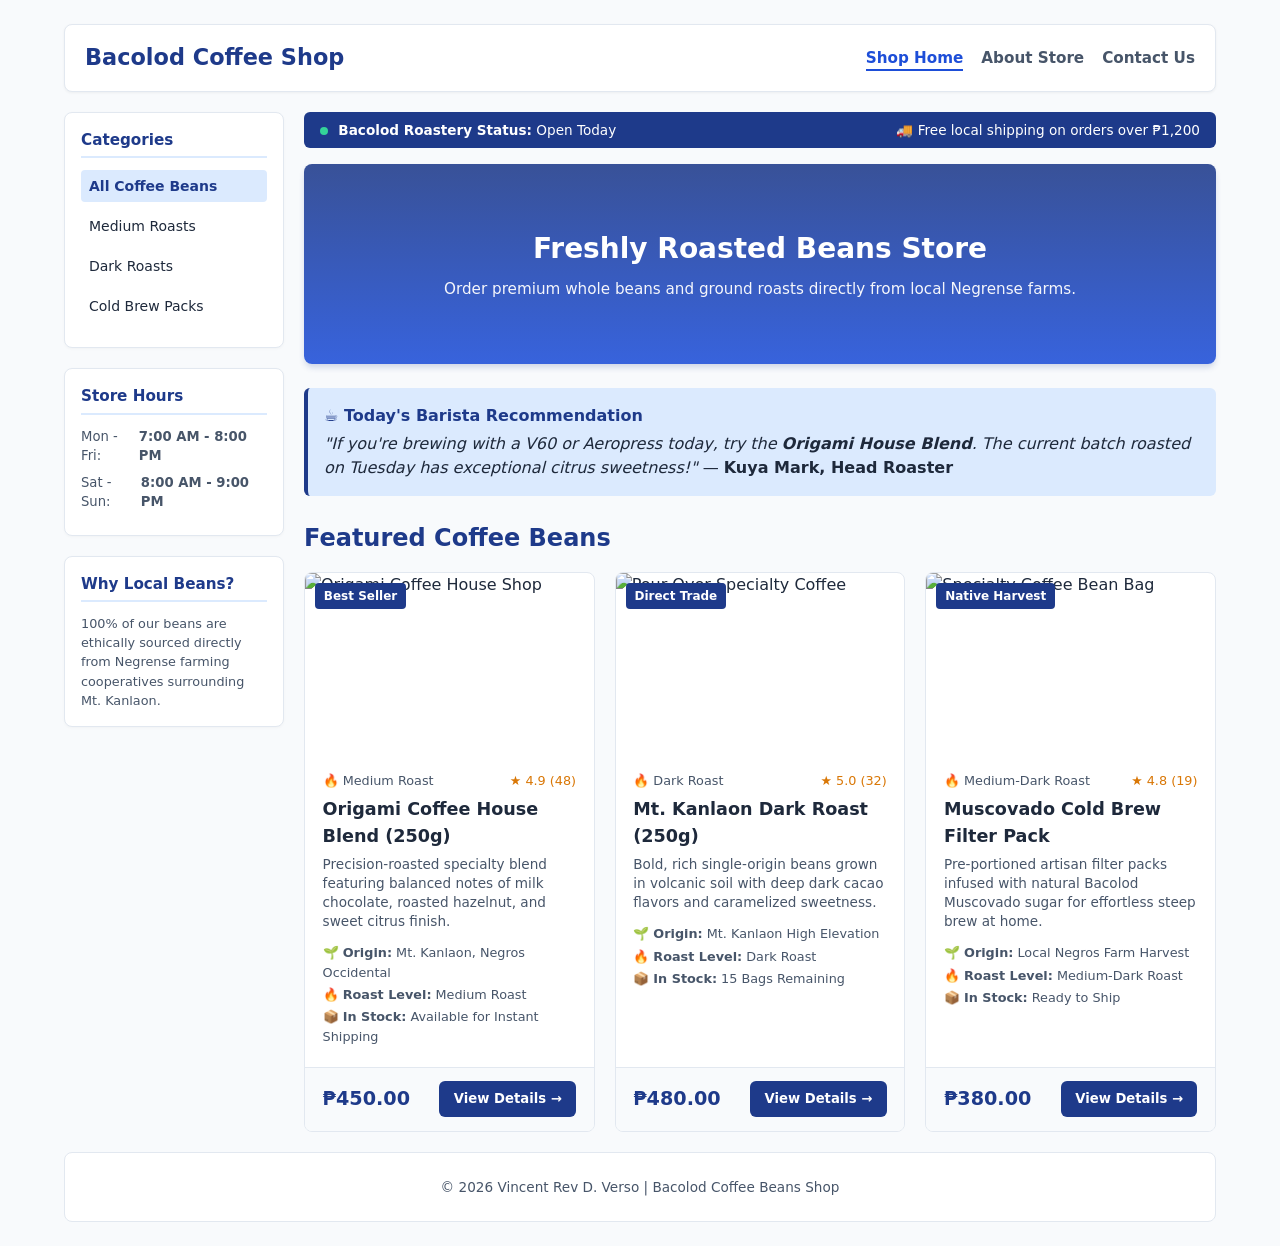
==== commit ea4aa3e4: "Update index.html" ====
--- a/index.html
+++ b/index.html
@@ -2,14 +2,14 @@
 <html lang="en">
 <head>
   <meta charset="UTF-8">
-  <!-- Module 7.2 Requirement: Viewport Meta Tag -->
+  <!-- Module 7.4 Requirement: Viewport Meta Tag for Phone Responsiveness -->
   <meta name="viewport" content="width=device-width, initial-scale=1.0">
   <title>Bacolod Coffee Beans Shop | Home</title>
   <link rel="stylesheet" href="style.css">
 </head>
 <body>
 
-  <!-- Module 7.1 Grid Skeleton Outer Container -->
+  <!-- Module 7.3 & 7.4 Grid Page Skeleton Wrapper -->
   <div class="page">
 
     <!-- Header / Masthead Region (grid-area: masthead) -->
@@ -24,10 +24,10 @@
       </nav>
     </header>
 
-    <!-- Module 7.1 Requirement: Sidebar Region (grid-area: side) -->
+    <!-- Module 7.3 Sidebar Region (grid-area: side) -->
     <aside class="site-sidebar">
       
-      <!-- Widget 1: Categories -->
+      <!-- Category Filter Widget -->
       <div class="sidebar-widget">
         <h3>Categories</h3>
         <ul class="sidebar-menu">
@@ -38,7 +38,7 @@
         </ul>
       </div>
 
-      <!-- Widget 2: Store Hours -->
+      <!-- Store Hours Widget -->
       <div class="sidebar-widget">
         <h3>Store Hours</h3>
         <ul class="hours-list">
@@ -47,17 +47,17 @@
         </ul>
       </div>
 
-      <!-- Widget 3: Why Shop Local -->
+      <!-- Quick Info Widget -->
       <div class="sidebar-widget">
         <h3>Why Local Beans?</h3>
-        <p style="font-size: 0.8rem; color: var(--text-muted);">
-          100% of our beans are ethically sourced from Negrense farming cooperatives around Mt. Kanlaon.
+        <p style="font-size: 0.8rem; color: var(--text-secondary);">
+          100% of our beans are ethically sourced directly from Negrense farming cooperatives surrounding Mt. Kanlaon.
         </p>
       </div>
 
     </aside>
 
-    <!-- Main Region (grid-area: main) -->
+    <!-- Main Content Region (grid-area: main) -->
     <main class="site-main">
 
       <!-- Slice of Life Banner -->
@@ -74,15 +74,15 @@
         </div>
       </section>
 
-      <!-- Barista Recommendation -->
+      <!-- Barista Recommendation Spotlight -->
       <section class="barista-spotlight">
         <h3>☕ Today's Barista Recommendation</h3>
         <p><em>"If you're brewing with a V60 or Aeropress today, try the <strong>Origami House Blend</strong>. The current batch roasted on Tuesday has exceptional citrus sweetness!"</em> — <strong>Kuya Mark, Head Roaster</strong></p>
       </section>
 
-      <h2 style="margin-bottom: 1rem; color: var(--brand);">Featured Products</h2>
+      <h2 style="margin-bottom: 1rem; color: var(--brand);">Featured Coffee Beans</h2>
 
-      <!-- Module 6.4 Flexible Card Grid -->
+      <!-- Module 6.4 Place Grid Container -->
       <div class="place-grid">
 
         <!-- Product 1: Origami Coffee -->
@@ -110,7 +110,7 @@
 
         <!-- Product 2: Coffee Culture -->
         <article class="place-card">
-          <span class="badge" style="background: #2563eb;">Direct Trade</span>
+          <span class="badge">Direct Trade</span>
           <img src="https://encrypted-tbn0.gstatic.com/licensed-image?q=tbn:ANd9GcSXr38FRH6d55lrpN63pYmIkYe4IdcL8TpTgEYe7dC8ztGCRcKCKUqySJoMAagNiei5Db3HohfG0zk5iw0" alt="Pour Over Specialty Coffee" class="card-media">
           <div class="card-body">
             <div class="product-meta">
@@ -133,7 +133,7 @@
 
         <!-- Product 3: Kubo Coffee -->
         <article class="place-card">
-          <span class="badge" style="background: #059669;">Native Harvest</span>
+          <span class="badge">Native Harvest</span>
           <img src="https://encrypted-tbn2.gstatic.com/licensed-image?q=tbn:ANd9GcQ5ofCJippeBuazUijqDkadVUtvqYTCMYLw3QPYOT1Bn7w69hZLhR8mObi0wEnjTZtbNo4eZj4AnkRYw-g" alt="Specialty Coffee Bean Bag" class="card-media">
           <div class="card-body">
             <div class="product-meta">
--- a/style.css
+++ b/style.css
@@ -1,16 +1,18 @@
 /* =========================================================
    Central Stylesheet - Bacolod Coffee Beans Shop
-   Module 7.1 (Grid Template Areas) + Module 7.2 (Mobile-First Responsive)
+   Module 4 & 5 Classic Blue Palette + Module 7 Grid Architecture
    ========================================================= */
 
 :root {
-  --brand: #1e40af;           /* Original Blue */
-  --brand-dark: #1e3a8a;      /* Dark Blue */
-  --brand-light: #ebf8ff;     /* Light Blue Tint */
-  --bg-light: #f8fafc;
-  --text-dark: #1e293b;
-  --text-muted: #64748b;
-  --border-color: #e2e8f0;
+  /* Module 4 & 5 Classic Blue Variables */
+  --brand: #1e3a8a;           /* Classic Deep Navy Blue */
+  --brand-hover: #1d4ed8;     /* Bright Accent Blue */
+  --brand-light: #dbeafe;     /* Soft Light Blue Background Accent */
+  --bg-page: #f8fafc;         /* Clean Light Page Background */
+  --card-bg: #ffffff;         /* Crisp White Card Container */
+  --text-primary: #1e293b;    /* Dark Charcoal Text */
+  --text-secondary: #475569;  /* Muted Slate Text */
+  --border-light: #e2e8f0;    /* Soft Gray Border */
 }
 
 * {
@@ -22,8 +24,8 @@
 body {
   font-family: system-ui, -apple-system, BlinkMacSystemFont, 'Segoe UI', Roboto, Oxygen, Ubuntu, Cantarell, sans-serif;
   line-height: 1.5;
-  background-color: var(--bg-light);
-  color: var(--text-dark);
+  background-color: var(--bg-page);
+  color: var(--text-primary);
 }
 
 /* ---------------------------------------------------------
@@ -67,10 +69,10 @@
 }
 
 /* ---------------------------------------------------------
-   Slice of Life: Store Status Bar
+   Slice of Life: Store Status Bar (Classic Navy Accent)
    --------------------------------------------------------- */
 .store-status-bar {
-  background: var(--brand-dark);
+  background: var(--brand);
   color: #ffffff;
   padding: 0.5rem 1rem;
   font-size: 0.85rem;
@@ -80,52 +82,56 @@
   flex-wrap: wrap;
   gap: 0.5rem;
   border-radius: 6px;
-  margin-bottom: 0.5rem;
+  margin-bottom: 1rem;
 }
 
 .status-dot {
   height: 8px;
   width: 8px;
-  background-color: #48bb78;
+  background-color: #34d399;
   border-radius: 50%;
   display: inline-block;
   margin-right: 6px;
 }
 
 /* ---------------------------------------------------------
-   Module 6.3 Header (Preserved Flexbox inside Grid Masthead)
+   Module 6.3 Header (Classic Module 4-5 Blue Navigation)
    --------------------------------------------------------- */
 .site-header {
   display: flex;
   justify-content: space-between;
   align-items: center;
-  background-color: #ffffff;
+  background-color: var(--card-bg);
   padding: 1rem 1.25rem;
-  border: 1px solid var(--border-color);
-  border-radius: 8px;
+  border: 1px solid var(--border-light);
+  border-radius: 8px;
+  box-shadow: 0 1px 3px rgba(0, 0, 0, 0.05);
 }
 
 .site-header h1 {
-  font-size: 1.35rem;
+  font-size: 1.4rem;
   color: var(--brand);
 }
 
 .site-header nav ul {
   display: flex;
-  gap: 16px;
+  gap: 18px;
   list-style: none;
 }
 
 .site-header nav a {
   text-decoration: none;
-  color: var(--text-muted);
+  color: var(--text-secondary);
   font-weight: 600;
-  font-size: 0.9rem;
+  font-size: 0.95rem;
+  transition: color 0.2s ease;
 }
 
 .site-header nav a:hover,
 .site-header nav a.active {
-  color: var(--brand);
+  color: var(--brand-hover);
+  border-bottom: 2px solid var(--brand-hover);
+  padding-bottom: 2px;
 }
 
 /* ---------------------------------------------------------
@@ -138,10 +144,11 @@
 }
 
 .sidebar-widget {
-  background: #ffffff;
+  background: var(--card-bg);
   padding: 1rem;
   border-radius: 8px;
-  border: 1px solid var(--border-color);
+  border: 1px solid var(--border-light);
+  box-shadow: 0 1px 3px rgba(0, 0, 0, 0.03);
 }
 
 .sidebar-widget h3 {
@@ -162,11 +169,12 @@
 
 .sidebar-menu a {
   text-decoration: none;
-  color: var(--text-dark);
+  color: var(--text-primary);
   font-size: 0.875rem;
   display: block;
-  padding: 0.3rem 0.5rem;
+  padding: 0.35rem 0.5rem;
   border-radius: 4px;
+  transition: background 0.2s ease, color 0.2s ease;
 }
 
 .sidebar-menu a:hover,
@@ -179,7 +187,7 @@
 .hours-list {
   list-style: none;
   font-size: 0.825rem;
-  color: var(--text-muted);
+  color: var(--text-secondary);
 }
 
 .hours-list li {
@@ -189,7 +197,7 @@
 }
 
 /* ---------------------------------------------------------
-   Main Content & Hero Banner
+   Main Content & Hero Banner (Module 4-5 Deep Blue Hero)
    --------------------------------------------------------- */
 .hero-banner {
   display: flex;
@@ -197,12 +205,13 @@
   align-items: center;
   text-align: center;
   min-height: 200px;
-  background: linear-gradient(rgba(30, 64, 175, 0.85), rgba(30, 58, 138, 0.85)), 
+  background: linear-gradient(rgba(30, 58, 138, 0.88), rgba(29, 78, 216, 0.88)), 
               url('https://encrypted-tbn0.gstatic.com/licensed-image?q=tbn:ANd9GcSXr38FRH6d55lrpN63pYmIkYe4IdcL8TpTgEYe7dC8ztGCRcKCKUqySJoMAagNiei5Db3HohfG0zk5iw0') center/cover;
   color: #ffffff;
   border-radius: 8px;
   padding: 1.5rem;
   margin-bottom: 1.5rem;
+  box-shadow: 0 4px 6px -1px rgba(30, 58, 138, 0.2);
 }
 
 .hero-banner h2 {
@@ -212,7 +221,7 @@
 
 .hero-banner p {
   font-size: 0.95rem;
-  opacity: 0.9;
+  opacity: 0.95;
 }
 
 .barista-spotlight {
@@ -225,12 +234,12 @@
 
 .barista-spotlight h3 {
   font-size: 1rem;
-  color: var(--brand-dark);
+  color: var(--brand);
   margin-bottom: 0.25rem;
 }
 
 /* ---------------------------------------------------------
-   Module 6.4 Place Grid (Flexible side-by-side cards)
+   Module 6.4 Place Grid (Classic Blue Product Cards)
    --------------------------------------------------------- */
 .place-grid {
   display: flex;
@@ -240,8 +249,8 @@
 
 .place-card {
   flex: 1 1 240px;
-  background: #ffffff;
-  border: 1px solid var(--border-color);
+  background: var(--card-bg);
+  border: 1px solid var(--border-light);
   border-radius: 8px;
   overflow: hidden;
   display: flex;
@@ -252,8 +261,8 @@
 }
 
 .place-card:hover {
-  transform: translateY(-3px);
-  box-shadow: 0 8px 12px -2px rgba(30, 64, 175, 0.12);
+  transform: translateY(-4px);
+  box-shadow: 0 10px 15px -3px rgba(30, 58, 138, 0.15);
 }
 
 .badge {
@@ -262,7 +271,7 @@
   left: 10px;
   background: var(--brand);
   color: #ffffff;
-  padding: 0.2rem 0.5rem;
+  padding: 0.25rem 0.55rem;
   font-size: 0.75rem;
   font-weight: bold;
   border-radius: 4px;
@@ -275,7 +284,7 @@
 }
 
 .card-body {
-  padding: 1rem;
+  padding: 1.1rem;
   display: flex;
   flex-direction: column;
   flex-grow: 1;
@@ -285,7 +294,7 @@
   display: flex;
   justify-content: space-between;
   font-size: 0.8rem;
-  color: var(--text-muted);
+  color: var(--text-secondary);
   margin-bottom: 0.4rem;
 }
 
@@ -296,12 +305,12 @@
 .card-body h3 {
   font-size: 1.1rem;
   margin-bottom: 0.4rem;
-  color: var(--text-dark);
+  color: var(--text-primary);
 }
 
 .card-description {
   font-size: 0.85rem;
-  color: var(--text-muted);
+  color: var(--text-secondary);
   line-height: 1.4;
   margin-bottom: 0.75rem;
 }
@@ -309,7 +318,7 @@
 .place-info-list {
   list-style: none;
   font-size: 0.8rem;
-  color: var(--text-muted);
+  color: var(--text-secondary);
 }
 
 .place-info-list li {
@@ -317,16 +326,16 @@
 }
 
 .card-footer {
-  padding: 0.85rem 1rem;
-  background: var(--bg-light);
-  border-top: 1px solid var(--border-color);
+  padding: 0.85rem 1.1rem;
+  background: var(--bg-page);
+  border-top: 1px solid var(--border-light);
   display: flex;
   align-items: center;
   justify-content: space-between;
 }
 
 .product-price {
-  font-size: 1.15rem;
+  font-size: 1.2rem;
   font-weight: 700;
   color: var(--brand);
 }
@@ -334,23 +343,24 @@
 .btn-order {
   background: var(--brand);
   color: #ffffff;
-  padding: 0.45rem 0.85rem;
+  padding: 0.5rem 0.9rem;
   border-radius: 6px;
   text-decoration: none;
   font-size: 0.825rem;
   font-weight: 600;
+  transition: background 0.2s ease;
 }
 
 .btn-order:hover {
-  background: var(--brand-dark);
+  background: var(--brand-hover);
 }
 
 footer.site-footer {
   text-align: center;
   padding: 1.5rem 1rem;
-  background-color: #ffffff;
-  border: 1px solid var(--border-color);
-  border-radius: 8px;
-  color: var(--text-muted);
+  background-color: var(--card-bg);
+  border: 1px solid var(--border-light);
+  border-radius: 8px;
+  color: var(--text-secondary);
   font-size: 0.85rem;
 }
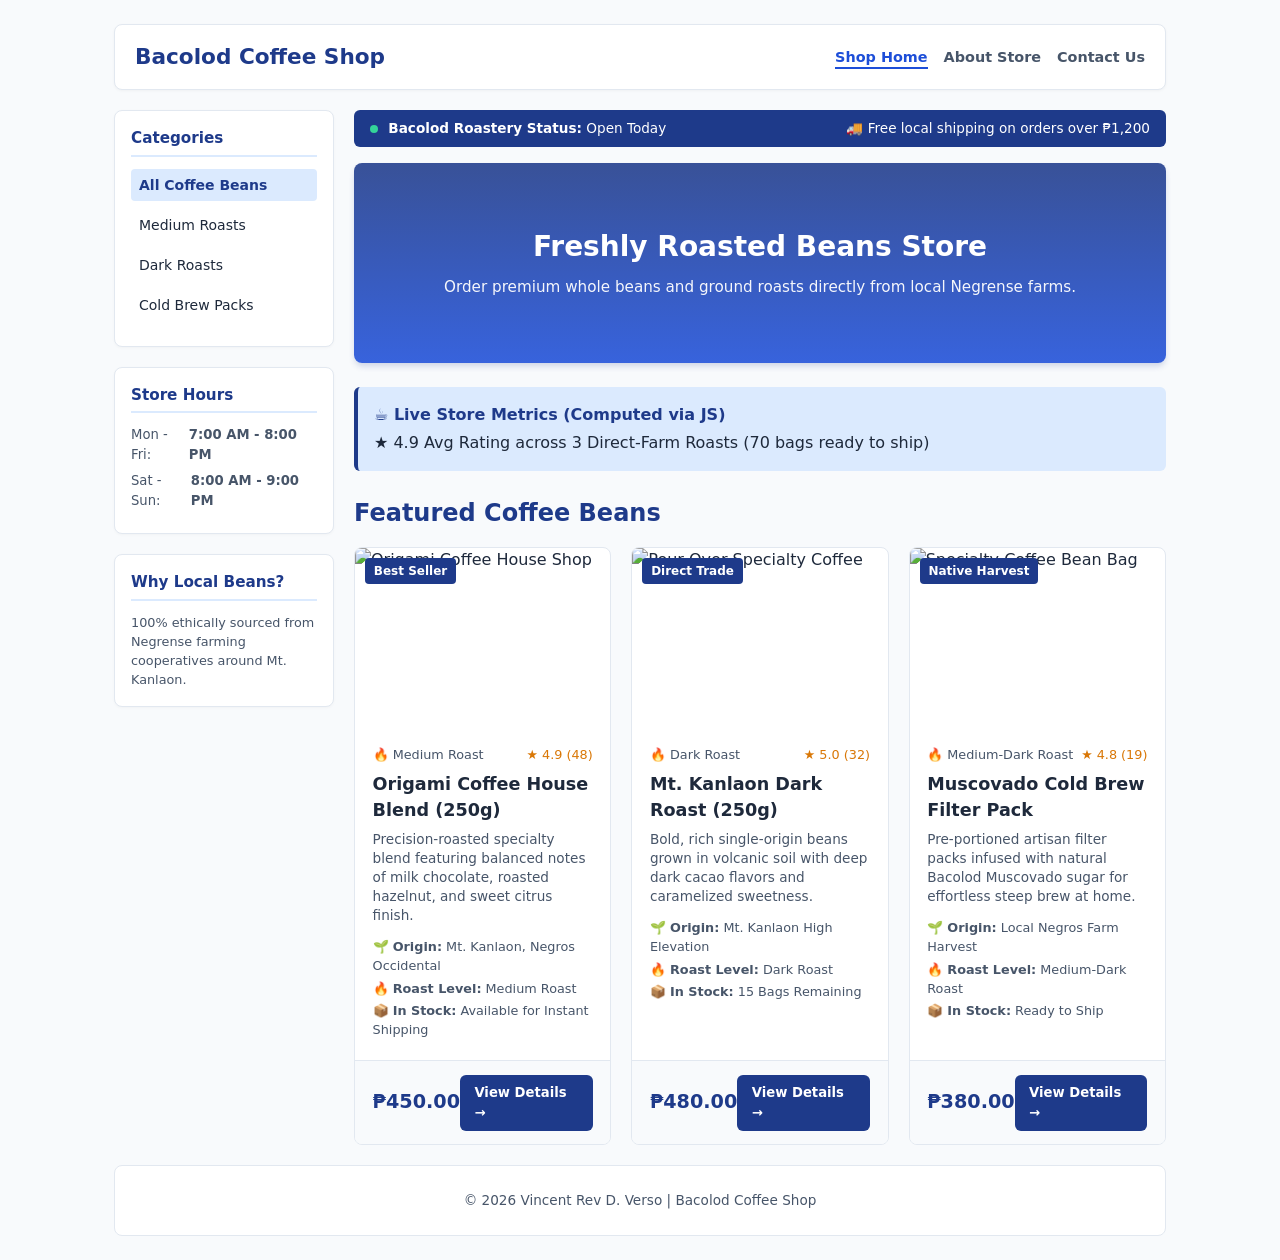
==== commit b44c60dc: "Refactor HTML comments and update structure" ====
--- a/index.html
+++ b/index.html
@@ -2,19 +2,17 @@
 <html lang="en">
 <head>
   <meta charset="UTF-8">
-  <!-- Module 7.4 Requirement: Viewport Meta Tag for Phone Responsiveness -->
   <meta name="viewport" content="width=device-width, initial-scale=1.0">
   <title>Bacolod Coffee Beans Shop | Home</title>
   <link rel="stylesheet" href="style.css">
 </head>
 <body>
 
-  <!-- Module 7.3 & 7.4 Grid Page Skeleton Wrapper -->
   <div class="page">
 
-    <!-- Header / Masthead Region (grid-area: masthead) -->
+    <!-- Header Region -->
     <header class="site-header">
-      <h1>Bacolod Coffee Shop</h1>
+      <h1 id="brand-title">Bacolod Coffee Shop</h1>
       <nav>
         <ul>
           <li><a href="index.html" class="active">Shop Home</a></li>
@@ -24,10 +22,8 @@
       </nav>
     </header>
 
-    <!-- Module 7.3 Sidebar Region (grid-area: side) -->
+    <!-- Sidebar Region -->
     <aside class="site-sidebar">
-      
-      <!-- Category Filter Widget -->
       <div class="sidebar-widget">
         <h3>Categories</h3>
         <ul class="sidebar-menu">
@@ -38,7 +34,6 @@
         </ul>
       </div>
 
-      <!-- Store Hours Widget -->
       <div class="sidebar-widget">
         <h3>Store Hours</h3>
         <ul class="hours-list">
@@ -47,26 +42,23 @@
         </ul>
       </div>
 
-      <!-- Quick Info Widget -->
       <div class="sidebar-widget">
         <h3>Why Local Beans?</h3>
         <p style="font-size: 0.8rem; color: var(--text-secondary);">
-          100% of our beans are ethically sourced directly from Negrense farming cooperatives surrounding Mt. Kanlaon.
+          100% ethically sourced from Negrense farming cooperatives around Mt. Kanlaon.
         </p>
       </div>
-
     </aside>
 
-    <!-- Main Content Region (grid-area: main) -->
+    <!-- Main Content Region -->
     <main class="site-main">
 
-      <!-- Slice of Life Banner -->
       <div class="store-status-bar">
         <span><span class="status-dot"></span> <strong>Bacolod Roastery Status:</strong> Open Today</span>
         <span>🚚 Free local shipping on orders over ₱1,200</span>
       </div>
 
-      <!-- Centered Banner -->
+      <!-- Hero Banner -->
       <section class="hero-banner">
         <div>
           <h2>Freshly Roasted Beans Store</h2>
@@ -74,18 +66,18 @@
         </div>
       </section>
 
-      <!-- Barista Recommendation Spotlight -->
+      <!-- Barista Spotlight & JS Computed Stat Banner -->
       <section class="barista-spotlight">
-        <h3>☕ Today's Barista Recommendation</h3>
-        <p><em>"If you're brewing with a V60 or Aeropress today, try the <strong>Origami House Blend</strong>. The current batch roasted on Tuesday has exceptional citrus sweetness!"</em> — <strong>Kuya Mark, Head Roaster</strong></p>
+        <h3>☕ Live Store Metrics (Computed via JS)</h3>
+        <p id="computed-stats">Loading computed store metrics...</p>
       </section>
 
       <h2 style="margin-bottom: 1rem; color: var(--brand);">Featured Coffee Beans</h2>
 
-      <!-- Module 6.4 Place Grid Container -->
+      <!-- Place Grid Container -->
       <div class="place-grid">
 
-        <!-- Product 1: Origami Coffee -->
+        <!-- Product 1 -->
         <article class="place-card">
           <span class="badge">Best Seller</span>
           <img src="https://encrypted-tbn3.gstatic.com/licensed-image?q=tbn:ANd9GcTKErhD_lZYt5mwmhdoOpvLnUDVeOPHD31VZLLj--kBeYICqxIZdjiNIbFVpuo2h_ECjCEZBaNLxwsL_MY" alt="Origami Coffee House Shop" class="card-media">
@@ -108,7 +100,7 @@
           </div>
         </article>
 
-        <!-- Product 2: Coffee Culture -->
+        <!-- Product 2 -->
         <article class="place-card">
           <span class="badge">Direct Trade</span>
           <img src="https://encrypted-tbn0.gstatic.com/licensed-image?q=tbn:ANd9GcSXr38FRH6d55lrpN63pYmIkYe4IdcL8TpTgEYe7dC8ztGCRcKCKUqySJoMAagNiei5Db3HohfG0zk5iw0" alt="Pour Over Specialty Coffee" class="card-media">
@@ -131,7 +123,7 @@
           </div>
         </article>
 
-        <!-- Product 3: Kubo Coffee -->
+        <!-- Product 3 -->
         <article class="place-card">
           <span class="badge">Native Harvest</span>
           <img src="https://encrypted-tbn2.gstatic.com/licensed-image?q=tbn:ANd9GcQ5ofCJippeBuazUijqDkadVUtvqYTCMYLw3QPYOT1Bn7w69hZLhR8mObi0wEnjTZtbNo4eZj4AnkRYw-g" alt="Specialty Coffee Bean Bag" class="card-media">
@@ -157,11 +149,14 @@
       </div>
     </main>
 
-    <!-- Footer Region (grid-area: foot) -->
+    <!-- Footer Region -->
     <footer class="site-footer">
-      <p>&copy; 2026 Vincent Rev D. Verso | Bacolod Coffee Beans Shop</p>
+      <p id="copyright-notice">&copy; 2026 Vincent Rev D. Verso | Bacolod Coffee Beans Shop</p>
     </footer>
 
   </div>
+
+  <!-- Module 8.1 Script Import -->
+  <script src="script.js"></script>
 </body>
 </html>
--- a/style.css
+++ b/style.css
@@ -1,18 +1,18 @@
 /* =========================================================
    Central Stylesheet - Bacolod Coffee Beans Shop
-   Module 4 & 5 Classic Blue Palette + Module 7 Grid Architecture
+   Module 7.3 (Grid Layout Areas) + Module 7.4 (Mobile-First Responsive)
+   Palette: Classic Dark Navy Blue (#1e3a8a)
    ========================================================= */
 
 :root {
-  /* Module 4 & 5 Classic Blue Variables */
-  --brand: #1e3a8a;           /* Classic Deep Navy Blue */
-  --brand-hover: #1d4ed8;     /* Bright Accent Blue */
-  --brand-light: #dbeafe;     /* Soft Light Blue Background Accent */
-  --bg-page: #f8fafc;         /* Clean Light Page Background */
-  --card-bg: #ffffff;         /* Crisp White Card Container */
-  --text-primary: #1e293b;    /* Dark Charcoal Text */
+  --brand: #1e3a8a;           /* Classic Dark Navy Blue */
+  --brand-hover: #1d4ed8;     /* Vibrant Blue Accent */
+  --brand-light: #dbeafe;     /* Soft Light Blue Tint */
+  --bg-page: #f8fafc;         /* Page Background */
+  --card-bg: #ffffff;         /* Clean White Card Surface */
+  --text-primary: #1e293b;    /* Dark Charcoal Body Text */
   --text-secondary: #475569;  /* Muted Slate Text */
-  --border-light: #e2e8f0;    /* Soft Gray Border */
+  --border-light: #e2e8f0;    /* Border Line Color */
 }
 
 * {
@@ -29,7 +29,8 @@
 }
 
 /* ---------------------------------------------------------
-   MODULE 7.2: Base Layout - Mobile First (Single Column Grid)
+   MODULE 7.4: Base Layout - Mobile First (Single Column Grid)
+   Primary content (main) sits ABOVE secondary content (side)
    --------------------------------------------------------- */
 .page {
   display: grid;
@@ -40,13 +41,13 @@
     "side"
     "foot";
   gap: 16px;
-  max-width: 1200px;
+  max-width: 1100px;
   margin: 0 auto;
   padding: 1rem;
 }
 
 /* ---------------------------------------------------------
-   MODULE 7.1: Named Grid Area Assignments
+   MODULE 7.3: Named Grid Area Assignments
    --------------------------------------------------------- */
 header.site-header { grid-area: masthead; }
 aside.site-sidebar { grid-area: side; }
@@ -54,7 +55,7 @@
 footer.site-footer { grid-area: foot; }
 
 /* ---------------------------------------------------------
-   MODULE 7.2: Tablet & Desktop Enhancement (Min-Width 700px)
+   MODULE 7.4: Desktop & Tablet Enhancement (@media min-width 700px)
    --------------------------------------------------------- */
 @media (min-width: 700px) {
   .page {
@@ -69,7 +70,7 @@
 }
 
 /* ---------------------------------------------------------
-   Slice of Life: Store Status Bar (Classic Navy Accent)
+   Slice of Life: Store Status Bar (Dark Navy Theme)
    --------------------------------------------------------- */
 .store-status-bar {
   background: var(--brand);
@@ -95,7 +96,7 @@
 }
 
 /* ---------------------------------------------------------
-   Module 6.3 Header (Classic Module 4-5 Blue Navigation)
+   Module 6.3 Header (Flexbox inside Grid Masthead)
    --------------------------------------------------------- */
 .site-header {
   display: flex;
@@ -105,17 +106,17 @@
   padding: 1rem 1.25rem;
   border: 1px solid var(--border-light);
   border-radius: 8px;
-  box-shadow: 0 1px 3px rgba(0, 0, 0, 0.05);
+  box-shadow: 0 1px 3px rgba(0, 0, 0, 0.04);
 }
 
 .site-header h1 {
-  font-size: 1.4rem;
+  font-size: 1.35rem;
   color: var(--brand);
 }
 
 .site-header nav ul {
   display: flex;
-  gap: 18px;
+  gap: 16px;
   list-style: none;
 }
 
@@ -123,7 +124,7 @@
   text-decoration: none;
   color: var(--text-secondary);
   font-weight: 600;
-  font-size: 0.95rem;
+  font-size: 0.9rem;
   transition: color 0.2s ease;
 }
 
@@ -135,7 +136,7 @@
 }
 
 /* ---------------------------------------------------------
-   MODULE 7.1 REQUIREMENT: Sidebar Component (<aside>)
+   MODULE 7.3 REQUIREMENT: Sidebar Component (<aside>)
    --------------------------------------------------------- */
 .site-sidebar {
   display: flex;
@@ -197,7 +198,7 @@
 }
 
 /* ---------------------------------------------------------
-   Main Content & Hero Banner (Module 4-5 Deep Blue Hero)
+   Hero Banner & Content Highlights
    --------------------------------------------------------- */
 .hero-banner {
   display: flex;
@@ -239,7 +240,7 @@
 }
 
 /* ---------------------------------------------------------
-   Module 6.4 Place Grid (Classic Blue Product Cards)
+   Module 6.4 Place Grid (Responsive Flexbox Grid)
    --------------------------------------------------------- */
 .place-grid {
   display: flex;
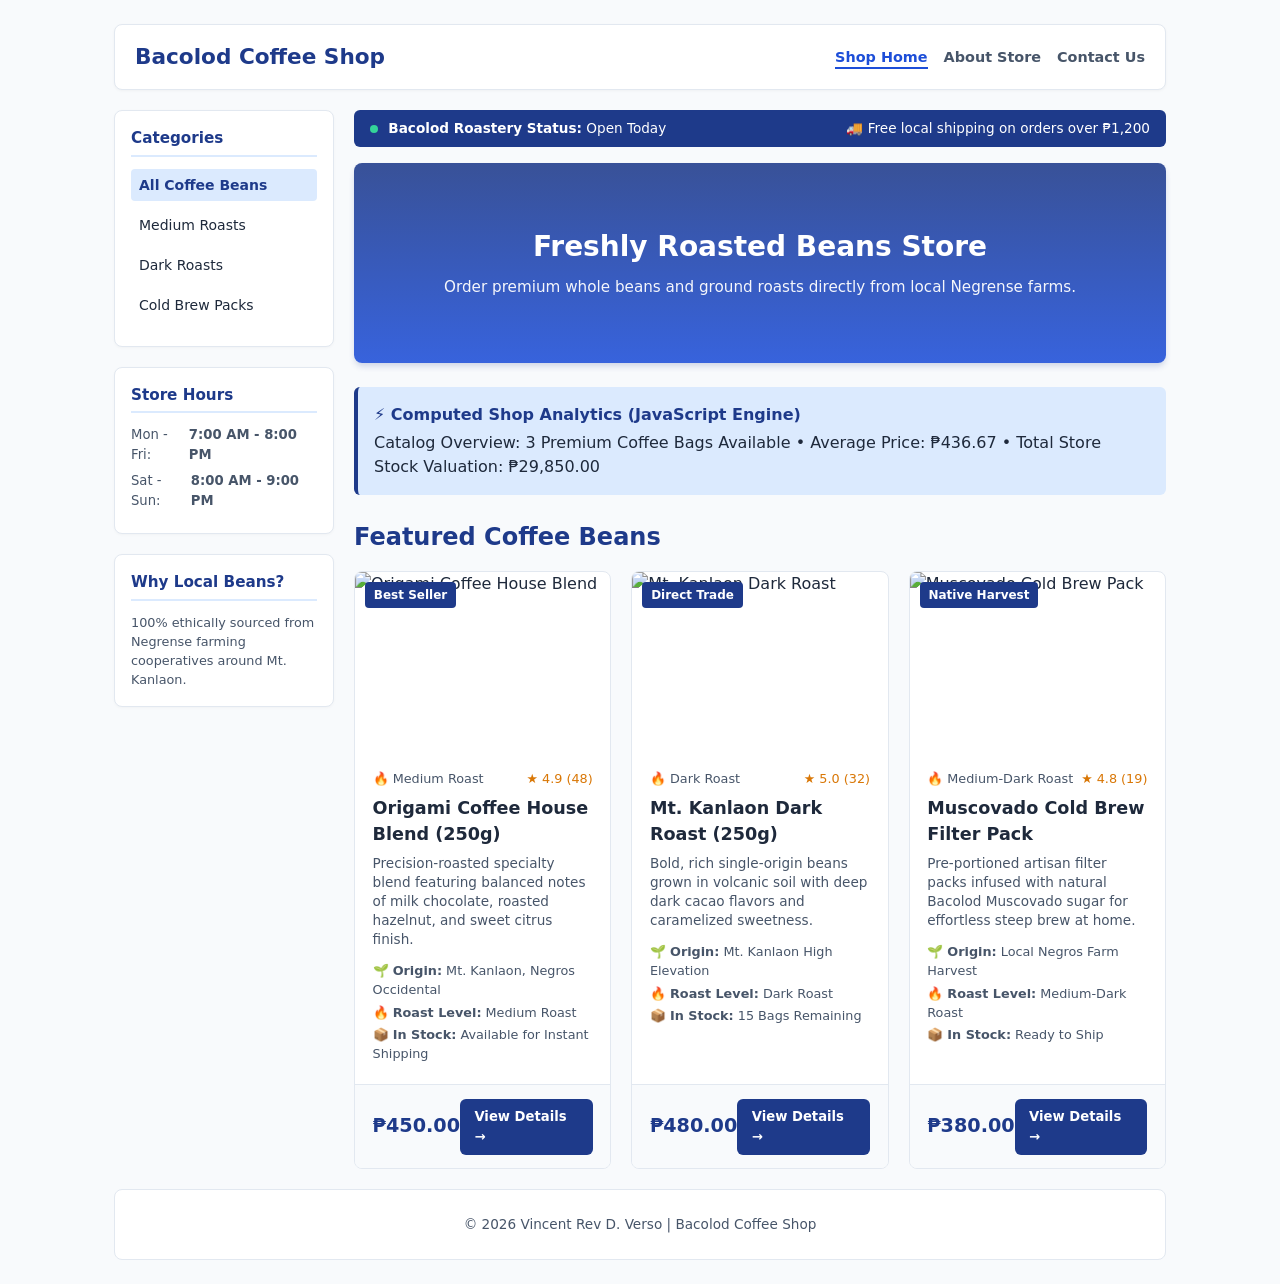
==== commit 230ebdbe: "Update index.html" ====
--- a/index.html
+++ b/index.html
@@ -66,21 +66,21 @@
         </div>
       </section>
 
-      <!-- Barista Spotlight & JS Computed Stat Banner -->
+      <!-- JS Dynamic Calculation Display Banner -->
       <section class="barista-spotlight">
-        <h3>☕ Live Store Metrics (Computed via JS)</h3>
-        <p id="computed-stats">Loading computed store metrics...</p>
+        <h3>⚡ Computed Shop Analytics (JavaScript Engine)</h3>
+        <p id="shop-computed-val">Calculating store inventory & prices...</p>
       </section>
 
       <h2 style="margin-bottom: 1rem; color: var(--brand);">Featured Coffee Beans</h2>
 
-      <!-- Place Grid Container -->
+      <!-- Place / Product Grid Container -->
       <div class="place-grid">
 
         <!-- Product 1 -->
         <article class="place-card">
           <span class="badge">Best Seller</span>
-          <img src="https://encrypted-tbn3.gstatic.com/licensed-image?q=tbn:ANd9GcTKErhD_lZYt5mwmhdoOpvLnUDVeOPHD31VZLLj--kBeYICqxIZdjiNIbFVpuo2h_ECjCEZBaNLxwsL_MY" alt="Origami Coffee House Shop" class="card-media">
+          <img src="https://encrypted-tbn3.gstatic.com/licensed-image?q=tbn:ANd9GcTKErhD_lZYt5mwmhdoOpvLnUDVeOPHD31VZLLj--kBeYICqxIZdjiNIbFVpuo2h_ECjCEZBaNLxwsL_MY" alt="Origami Coffee House Blend" class="card-media">
           <div class="card-body">
             <div class="product-meta">
               <span>🔥 Medium Roast</span>
@@ -103,7 +103,7 @@
         <!-- Product 2 -->
         <article class="place-card">
           <span class="badge">Direct Trade</span>
-          <img src="https://encrypted-tbn0.gstatic.com/licensed-image?q=tbn:ANd9GcSXr38FRH6d55lrpN63pYmIkYe4IdcL8TpTgEYe7dC8ztGCRcKCKUqySJoMAagNiei5Db3HohfG0zk5iw0" alt="Pour Over Specialty Coffee" class="card-media">
+          <img src="https://encrypted-tbn0.gstatic.com/licensed-image?q=tbn:ANd9GcSXr38FRH6d55lrpN63pYmIkYe4IdcL8TpTgEYe7dC8ztGCRcKCKUqySJoMAagNiei5Db3HohfG0zk5iw0" alt="Mt. Kanlaon Dark Roast" class="card-media">
           <div class="card-body">
             <div class="product-meta">
               <span>🔥 Dark Roast</span>
@@ -126,7 +126,7 @@
         <!-- Product 3 -->
         <article class="place-card">
           <span class="badge">Native Harvest</span>
-          <img src="https://encrypted-tbn2.gstatic.com/licensed-image?q=tbn:ANd9GcQ5ofCJippeBuazUijqDkadVUtvqYTCMYLw3QPYOT1Bn7w69hZLhR8mObi0wEnjTZtbNo4eZj4AnkRYw-g" alt="Specialty Coffee Bean Bag" class="card-media">
+          <img src="https://encrypted-tbn2.gstatic.com/licensed-image?q=tbn:ANd9GcQ5ofCJippeBuazUijqDkadVUtvqYTCMYLw3QPYOT1Bn7w69hZLhR8mObi0wEnjTZtbNo4eZj4AnkRYw-g" alt="Muscovado Cold Brew Pack" class="card-media">
           <div class="card-body">
             <div class="product-meta">
               <span>🔥 Medium-Dark Roast</span>
@@ -156,7 +156,7 @@
 
   </div>
 
-  <!-- Module 8.1 Script Import -->
+  <!-- Module 8.2 Root Script import linked before closing </body> tag -->
   <script src="script.js"></script>
 </body>
 </html>
